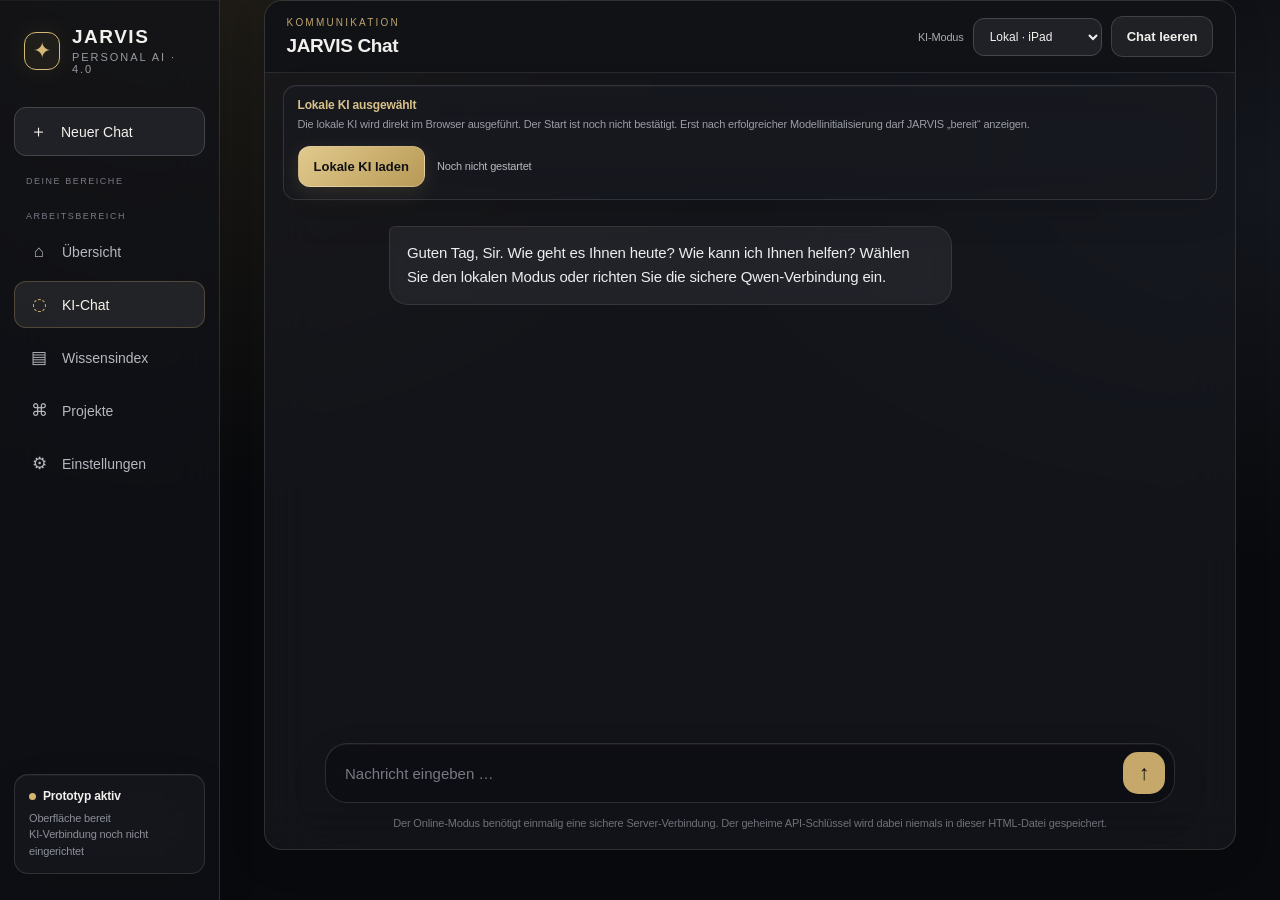
==== JARVIS4_1_LiquidGlass_Index 2.html @ c57a0d72 "Add files via upload" ====
<!doctype html>
<html lang="de">
<head>
<meta charset="utf-8">
<meta name="viewport" content="width=device-width, initial-scale=1, viewport-fit=cover">
<meta name="theme-color" content="#17191f">
<title>JARVIS 4.1 · Sir Edition</title>
<style>
:root {
  --site-primary: #b99a55;
  --site-on-primary: #111216;
  --site-secondary: #24262c;
  --site-on-secondary: #f1f0ec;
  --site-background: #101114;
  --site-on-background: #f1f0ec;
  --site-font-body: -apple-system, BlinkMacSystemFont, "Segoe UI", sans-serif;
  --site-font-heading: -apple-system, BlinkMacSystemFont, "Segoe UI", sans-serif;
  --site-heading-scale: 1;
  --site-spacing-scale: 1;
  --site-radius-scale: 1;
  --site-decoration-opacity: 1;
  color-scheme: dark light;
}
* { box-sizing: border-box; }
body { margin: 0; background: var(--site-background); color: var(--site-on-background); font-family: var(--site-font-body); }
#app { min-height: 100vh; min-height: 100dvh; width: 100%; background-color: var(--site-background); color: var(--site-on-background); border-radius: 0; }
.shell { display:grid; grid-template-columns: 250px minmax(0,1fr); min-height:100vh; min-height:100dvh; }
aside { background:#15161a; border-right:1px solid #303137; padding:24px 16px; display:flex; flex-direction:column; gap:28px; }
.brand { display:flex; align-items:center; gap:12px; padding:0 8px; }
.brand-mark { width:42px;height:42px;border:1px solid var(--site-primary);border-radius:13px;display:grid;place-items:center;color:var(--site-primary);font-size:22px;box-shadow:0 0 24px #b99a551c; }
.brand-name { font-family:var(--site-font-heading);font-size:calc(19px * var(--site-heading-scale));letter-spacing:.13em;font-weight:750; }
.brand-version { color:#999ba3;font-size:11px;letter-spacing:.18em;margin-top:3px; }
.nav-label { font-size:10px;color:#777984;letter-spacing:.2em;padding:0 12px;margin-bottom:8px; }
nav { display:grid; gap:6px; }
.nav-btn { width:100%;display:flex;align-items:center;gap:12px;text-align:left;background:transparent;border:1px solid transparent;color:#b6b7bf;padding:13px 12px;border-radius:12px;font:inherit;font-size:14px;cursor:pointer; }
.nav-btn.active,.nav-btn:hover { background:#26272c;border-color:#3b3c42;color:#f7f4ec; }
.nav-btn.active .nav-icon { color:var(--site-primary); }
.nav-icon { width:22px;text-align:center;font-size:17px; }
.side-status { margin-top:auto;border:1px solid #35363c;background:#1d1e23;border-radius:14px;padding:14px; }
.status-dot { width:7px;height:7px;border-radius:50%;background:#d2b56e;display:inline-block;margin-right:7px; }
.status-title {font-size:12px;font-weight:650;}
.status-sub {font-size:11px;color:#8d9099;margin-top:7px;line-height:1.5;}
main { min-width:0; padding:26px clamp(16px,3vw,40px) 28px; }
.topbar { display:flex;justify-content:space-between;align-items:center;gap:16px;margin-bottom:30px; }
.eyebrow {font-size:10px;color:#a4a5ac;letter-spacing:.22em;text-transform:uppercase;}
.top-title {font-size:calc(25px * var(--site-heading-scale));font-weight:650;letter-spacing:-.04em;margin-top:6px;}
.top-actions {display:flex;align-items:center;gap:10px;}
.pill { border:1px solid #3a3b42;background:#1c1d22;color:#c8c8ce;border-radius:999px;padding:9px 12px;font-size:12px; }
.avatar { width:35px;height:35px;border-radius:50%;display:grid;place-items:center;background:#343037;color:#e7d4a4;border:1px solid #5b4d30;font-size:12px;font-weight:700; }
.panel {background:#17181c;border:1px solid #303137;border-radius:18px;padding:clamp(16px,2vw,24px);}
.hero {display:grid;grid-template-columns:minmax(0,1.3fr) minmax(200px,.7fr);gap:20px;align-items:stretch;margin-bottom:18px;}
.hero-main {position:relative;overflow:hidden;min-height:230px;background:linear-gradient(130deg,#1c1d21,#141519 72%);}
.hero-main:after {content:"";position:absolute;width:260px;height:260px;right:-85px;top:-90px;border-radius:50%;border:1px solid #b99a5533;box-shadow:0 0 0 30px #b99a5507,0 0 0 65px #b99a5505;pointer-events:none;opacity:var(--site-decoration-opacity);}
.hero-copy {position:relative;z-index:1;max-width:560px;}
.hero-kicker {color:var(--site-primary);font-size:11px;letter-spacing:.18em;text-transform:uppercase;}
h1 {font-size:clamp(28px,4vw,43px);line-height:1.08;letter-spacing:-.055em;font-weight:650;margin:16px 0 12px;max-width:500px;}
.hero-copy p {font-size:14px;line-height:1.7;color:#a8a9b0;max-width:510px;margin:0 0 22px;}
.btn {border:1px solid #4a4b50;border-radius:10px;background:#24252a;color:#f0efeb;padding:11px 14px;font:inherit;font-size:13px;font-weight:600;cursor:pointer;}
.btn.primary {background:var(--site-primary);border-color:var(--site-primary);color:var(--site-on-primary);}
.btn:hover {filter:brightness(1.08);}
.hero-buttons {display:flex;flex-wrap:wrap;gap:9px;}
.system-card {display:flex;flex-direction:column;justify-content:space-between;gap:24px;}
.system-top {display:flex;align-items:center;justify-content:space-between;gap:10px;}
.system-top strong {font-size:13px;}
.chip {font-size:10px;color:#d7c38e;border:1px solid #635332;background:#302a1d;padding:5px 8px;border-radius:999px;white-space:nowrap;}
.system-metric {font-size:25px;font-weight:650;letter-spacing:-.04em;margin-top:8px;}
.system-caption {font-size:12px;color:#92949d;margin-top:4px;}
.meter {height:5px;background:#303137;border-radius:999px;overflow:hidden;margin-top:14px;}
.meter span {display:block;width:24%;height:100%;background:var(--site-primary);border-radius:999px;}
.metrics {display:grid;grid-template-columns:repeat(3,minmax(0,1fr));gap:14px;margin-bottom:18px;}
.metric-card {padding:17px 18px;}
.metric-head {display:flex;align-items:center;justify-content:space-between;color:#9b9da5;font-size:12px;gap:8px;}
.metric-icon {color:var(--site-primary);font-size:18px;}
.metric-number {font-size:25px;font-weight:650;margin-top:14px;letter-spacing:-.04em;}
.metric-note {font-size:11px;color:#8e9098;margin-top:5px;}
.lower {display:grid;grid-template-columns:minmax(0,1.15fr) minmax(250px,.85fr);gap:18px;}
.section-head {display:flex;justify-content:space-between;align-items:center;gap:10px;margin-bottom:17px;}
.section-title {font-size:15px;font-weight:650;}
.section-link {font-size:11px;color:var(--site-primary);background:none;border:0;cursor:pointer;}
.chat-panel {display:flex;flex-direction:column;min-height:310px;}
.chat-log {display:flex;flex-direction:column;gap:12px;flex:1;max-height:300px;overflow:auto;padding:2px 2px 14px;}
.message {max-width:90%;padding:12px 14px;border-radius:13px;font-size:13px;line-height:1.6;white-space:pre-wrap;overflow-wrap:anywhere;}
.message.assistant {align-self:flex-start;background:#24252a;border:1px solid #383940;color:#e4e3df;border-top-left-radius:4px;}
.message.user {align-self:flex-end;background:#3b3322;border:1px solid #685632;color:#f2e8d0;border-top-right-radius:4px;}
.chat-compose {display:flex;gap:8px;border:1px solid #3a3b42;background:#111216;border-radius:13px;padding:6px;margin-top:12px;}
.chat-compose input {min-width:0;flex:1;background:transparent;border:0;outline:none;color:#f1f0ec;padding:8px 9px;font:inherit;font-size:13px;}
.chat-compose input::placeholder {color:#777983;}
.send {width:38px;height:38px;border:0;border-radius:10px;background:var(--site-primary);color:#171717;font-size:18px;cursor:pointer;}
.knowledge-list {display:grid;gap:10px;}
.knowledge-item {display:flex;align-items:center;gap:12px;padding:12px;border-radius:12px;border:1px solid #32333a;background:#1d1e23;}
.knowledge-symbol {width:35px;height:35px;border-radius:10px;display:grid;place-items:center;background:#302a1d;color:var(--site-primary);font-size:16px;flex-shrink:0;}
.knowledge-title {font-size:12px;font-weight:650;}
.knowledge-desc {font-size:11px;color:#9698a1;margin-top:4px;line-height:1.4;}
.view {display:none;}
.view.active {display:block;}
.view-heading {font-size:24px;letter-spacing:-.04em;margin:0 0 8px;}
.view-intro {color:#a4a5ac;font-size:13px;line-height:1.7;margin:0 0 22px;}
.field-label {display:block;font-size:12px;color:#c4c4ca;margin-bottom:7px;}
.field {width:100%;background:#111216;border:1px solid #3a3b42;color:#f0efeb;border-radius:10px;padding:11px 12px;font:inherit;font-size:13px;margin-bottom:16px;}
textarea.field {min-height:110px;resize:vertical;}
.setting-row {display:flex;align-items:center;justify-content:space-between;gap:16px;border-bottom:1px solid #303137;padding:15px 0;}
.setting-row:last-child {border-bottom:0;}
.setting-name {font-size:13px;font-weight:600;}
.setting-desc {font-size:11px;color:#9597a0;margin-top:5px;line-height:1.5;}
.toggle {accent-color:var(--site-primary);width:18px;height:18px;}
.note {color:#9698a1;font-size:11px;line-height:1.6;margin-top:14px;}
.mobile-nav {display:none;}
@media(max-width:850px) { .shell{grid-template-columns:1fr;} aside{display:none;} main{padding:20px 15px 90px;} .hero{grid-template-columns:1fr;} .hero-main{min-height:210px;} .lower{grid-template-columns:1fr;} .mobile-nav{display:flex;position:fixed;z-index:5;bottom:0;left:0;right:0;background:#17181cef;backdrop-filter:blur(14px);border-top:1px solid #36373e;padding:8px max(8px,env(safe-area-inset-right)) calc(8px + env(safe-area-inset-bottom)) max(8px,env(safe-area-inset-left));justify-content:space-around;gap:4px;} .mobile-nav .nav-btn{display:flex;flex-direction:column;gap:4px;text-align:center;align-items:center;padding:8px 4px;font-size:10px;border-radius:9px;} .mobile-nav .nav-icon{font-size:17px;} .topbar{margin-bottom:20px;} }
@media(max-width:480px) { .metrics{grid-template-columns:1fr 1fr;} .metrics .metric-card:last-child{grid-column:1/-1;} .pill{display:none;} .top-title{font-size:22px;} .message{max-width:96%;} }

/* JARVIS 4.1 refresh: calmer hierarchy, modern chat, responsive spacing */
:root { --site-primary:#c5a86a; --site-secondary:#202126; --site-background:#0b0c0f; }
body { background:#0b0c0f; letter-spacing:-.01em; }
#app { background:radial-gradient(ellipse at 75% -10%, #242019 0, #0b0c0f 42%); }
.shell { grid-template-columns:220px minmax(0,1fr); }
aside { background:rgba(16,17,21,.92); border-right:1px solid #28292e; padding:26px 14px; gap:32px; }
.brand { padding:0 10px; }
.brand-mark { width:38px;height:38px;border-radius:12px;background:#c5a86a12; }
.brand-name { letter-spacing:.08em; }
.nav-label { font-size:9px; letter-spacing:.17em; }
.nav-btn { padding:12px 13px; border-radius:12px; transition:background .18s ease,border-color .18s ease; }
.nav-btn.active,.nav-btn:hover { background:#24252a; border-color:#34353b; }
main { padding:28px clamp(18px,3.4vw,48px) 36px; max-width:1500px; width:100%; margin:0 auto; }
.topbar { margin-bottom:28px; }
.top-title { font-size:clamp(24px,2.4vw,32px); letter-spacing:-.055em; }
.panel { background:rgba(22,23,28,.92); border:1px solid #2d2e34; border-radius:22px; padding:clamp(18px,2.2vw,28px); box-shadow:0 12px 40px #00000016; }
.hero-main { background:linear-gradient(135deg,#202126 0%,#17181d 58%,#171510 100%); min-height:215px; }
.hero-main:after { border-color:#c5a86a26; }
h1 { font-size:clamp(30px,3.3vw,44px); line-height:1.06; }
.hero-copy p,.view-intro { max-width:58ch; }
.metrics { gap:12px; }
.metric-card { padding:17px 18px; }
.lower { gap:16px; }
.section-title { font-size:15px; letter-spacing:-.02em; }
/* Modern conversation layout */
#view-chat.active { display:block; }
#view-chat .chat-panel { height:calc(100dvh - 150px); min-height:520px !important; max-height:900px; padding:0; overflow:hidden; background:#111216; border-color:#2b2c32; display:flex; }
#view-chat .section-head { margin:0; padding:20px 24px; border-bottom:1px solid #292a30; flex-shrink:0; }
#view-chat .section-head .section-title { font-size:19px; font-weight:650; }
#view-chat .section-head .eyebrow { color:#bda46d; }
#view-chat .chat-log { flex:1; max-height:none; padding:26px clamp(16px,5vw,64px); gap:22px; overscroll-behavior:contain; }
.message { max-width:min(78%,680px); padding:14px 17px; border-radius:19px; font-size:15px; line-height:1.65; box-shadow:none; }
.message.assistant { background:#202126; border:1px solid #303138; border-radius:6px 19px 19px 19px; color:#eeedf0; }
.message.user { background:#c5a86a; border:1px solid #c5a86a; color:#171613; border-radius:19px 6px 19px 19px; }
#view-chat .chat-compose { margin:0 20px 12px; padding:8px 9px 8px 16px; border-radius:22px; background:#1b1c21; border:1px solid #383940; gap:10px; flex-shrink:0; }
#view-chat .chat-compose:focus-within { border-color:#8d774b; box-shadow:0 0 0 3px #c5a86a12; }
#view-chat .chat-compose input { font-size:15px; padding:11px 3px; }
#view-chat .send { width:42px;height:42px;border-radius:15px;background:#c5a86a;color:#14130f;font-size:21px; }
#view-chat .note { padding:0 24px 16px; margin-top:0; text-align:center; color:#73757f; font-size:11px; }
.chat-panel:not(#view-chat .chat-panel) .chat-log { max-height:260px; }
.chat-compose { border-radius:18px; }
.chat-compose input { font-size:14px; }
.send { border-radius:13px; }
.knowledge-item { padding:14px; border-radius:15px; background:#1c1d22; }
.field { border-radius:13px; padding:13px 14px; }
.btn { border-radius:12px; padding:12px 15px; }
.mobile-nav { background:rgba(17,18,22,.94); border-top-color:#2b2c32; box-shadow:0 -10px 30px #00000024; }
.index-tools{display:grid;grid-template-columns:minmax(0,1.4fr) minmax(140px,.6fr);gap:10px;margin-bottom:16px}.index-tools .field{margin-bottom:0}.knowledge-item{align-items:flex-start}.knowledge-item .knowledge-desc{white-space:pre-wrap;overflow-wrap:anywhere}.item-actions{display:flex;gap:7px;flex-shrink:0;flex-wrap:wrap}.item-actions .btn{padding:8px 10px;font-size:11px}.item-meta{font-size:10px;color:#858791;margin-top:7px}.source-link{color:var(--site-primary);font-size:11px;display:inline-block;margin-top:6px;overflow-wrap:anywhere}@media(max-width:520px){.index-tools{grid-template-columns:1fr}.knowledge-item{flex-wrap:wrap}.item-actions{width:100%}}
@media(max-width:850px) {
 .shell { grid-template-columns:1fr; }
 main { padding:18px 13px calc(94px + env(safe-area-inset-bottom)); }
 .topbar { align-items:flex-start; margin-bottom:18px; }
 .top-title { font-size:25px; }
 .hero { gap:12px; }
 .hero-main { min-height:0; }
 .panel { border-radius:19px; }
 .metrics { gap:9px; }
 .metric-card { padding:14px; }
 #view-chat .chat-panel { height:calc(100dvh - 145px); min-height:430px !important; max-height:none; }
 #view-chat .section-head { padding:16px; }
 #view-chat .chat-log { padding:20px 13px; gap:17px; }
 .message { max-width:90%; font-size:14px; padding:12px 14px; }
 #view-chat .chat-compose { margin:0 10px 10px; padding:6px 7px 6px 13px; }
 #view-chat .note { padding:0 12px 12px; }
}
@media(max-width:480px) {
 .eyebrow { font-size:9px; }
 .top-actions { gap:6px; }
 .hero-copy p { font-size:13px; }
 .hero-buttons .btn { font-size:12px; }
 .metrics { grid-template-columns:1fr 1fr; }
 .metrics .metric-card:last-child { grid-column:auto; }
 .metric-number { font-size:22px; }
 .lower { gap:12px; }
 #view-chat .chat-panel { height:calc(100dvh - 138px); min-height:400px !important; }
 #view-chat .section-head .btn { padding:9px 10px; font-size:11px; }
 .message { max-width:94%; }
}


/* KI-Modi: transparente Verbindungslage */
.chat-head-actions{display:flex;align-items:center;gap:9px;flex-wrap:wrap}.mode-label{font-size:11px;color:#a8a9b0}.mode-select{background:#202126;color:#f1f0ec;border:1px solid #45464e;border-radius:11px;padding:10px 12px;font:inherit;font-size:12px;max-width:190px}.mode-status{display:flex;flex-direction:column;gap:4px;margin:12px 20px 0;padding:12px 14px;background:#1b1c21;border:1px solid #33343b;border-radius:13px;font-size:12px}.mode-status strong{color:#d9c18a;font-size:12px}.mode-status span{color:#9b9da5;line-height:1.5;font-size:11px}.mode-status.online strong{color:#b6c9ff}.mode-status.local strong{color:#d9c18a}@media(max-width:520px){.chat-head-actions{width:100%;justify-content:space-between}.mode-select{flex:1;min-width:120px}.mode-status{margin:10px 10px 0}}


/* JARVIS secure Qwen proxy settings */
#onlineSetup .field{margin:8px 0 10px}
#onlineSetup .note{display:block;margin-top:8px}
#onlineSetup .field-label{margin-top:4px}
#onlineSetup{border-color:#4b412d;background:#17171a}
/* JARVIS Chat workspace: compact, ChatGPT-inspired layout */
.new-chat-btn{border-color:#44454b;background:#202126;color:#f2f0e9;margin:0 0 6px;padding:12px;border-radius:12px}
.recent-chats{margin-top:-18px;margin-bottom:-15px}
#view-chat.active{display:block}
#view-chat.active~*{ }
#view-chat .chat-panel{height:calc(100dvh - 50px);min-height:520px!important;max-height:none;border-radius:18px;background:#0f1013;border-color:#2a2b30}
#view-chat .section-head{padding:15px 22px;background:#111216}
#view-chat .mode-status{margin:12px 18px 0}
.model-actions{display:flex;align-items:center;gap:12px;flex-wrap:wrap;margin-top:9px}
#loadProgress{color:#b8b9c0;font-size:11px;line-height:1.5}
#view-chat .chat-log{max-width:850px;width:100%;align-self:center}
#view-chat .chat-compose{max-width:850px;width:calc(100% - 36px);align-self:center}
#view-chat .note{max-width:850px;width:100%;align-self:center}
@media(min-width:851px){#view-chat.active{margin-top:-16px}body:has(#view-chat.active) .topbar{display:none}body:has(#view-chat.active) main{padding-top:16px}body:has(#view-chat.active) aside{height:100dvh;position:sticky;top:0}}
@media(max-width:850px){#view-chat .chat-panel{height:calc(100dvh - 125px);min-height:430px!important}#view-chat .mode-status{margin:9px 10px 0}#view-chat .chat-compose{width:calc(100% - 20px)}}


/* JARVIS 4.1 — Liquid Glass inspired: translucent layers, restrained gold */
:root{--site-primary:#d5b875;--glass:rgba(255,255,255,.055);--glass-strong:rgba(255,255,255,.085);--glass-border:rgba(255,255,255,.12)}
body{background:radial-gradient(ellipse at 15% -10%,rgba(190,159,91,.14),transparent 42%),radial-gradient(ellipse at 100% 20%,rgba(103,118,155,.12),transparent 38%),#090a0d}
#app{background:transparent}
aside,.panel,.side-status,.knowledge-item,.mode-status,.chat-compose,.mobile-nav{background:rgba(24,26,32,.68)!important;border-color:var(--glass-border)!important;backdrop-filter:blur(24px) saturate(145%);-webkit-backdrop-filter:blur(24px) saturate(145%);box-shadow:inset 0 1px 0 rgba(255,255,255,.045),0 12px 36px rgba(0,0,0,.12)}
aside{background:rgba(17,19,24,.72)!important}
.panel{border-radius:23px}
.hero-main{background:linear-gradient(135deg,rgba(53,49,39,.76),rgba(20,22,28,.62))!important}
.btn,.nav-btn,.field,.mode-select,.pill{transition:all .2s ease}
.btn{border-color:rgba(255,255,255,.14);background:rgba(255,255,255,.065);backdrop-filter:blur(12px)}
.btn.primary{background:linear-gradient(135deg,#e1c98d,#b89a56);border-color:rgba(255,255,255,.22);box-shadow:0 5px 20px rgba(197,168,106,.16)}
.nav-btn.active,.nav-btn:hover{background:rgba(255,255,255,.075)!important;border-color:rgba(213,184,117,.26)!important}
.field,.chat-compose{background:rgba(5,7,10,.42)!important;border-color:rgba(255,255,255,.13)!important;border-radius:14px}
.knowledge-item{border-radius:17px!important}
.message.assistant{background:rgba(255,255,255,.055)!important;border-color:rgba(255,255,255,.09)!important;backdrop-filter:blur(10px)}
.message.user{background:rgba(170,137,65,.17)!important;border-color:rgba(213,184,117,.22)!important}
#knowledgeForm{padding:16px;border:1px solid rgba(255,255,255,.1);border-radius:18px;background:rgba(0,0,0,.13);margin-top:16px}
.search-hero{padding:clamp(18px,3vw,28px);margin:18px 0;border:1px solid rgba(213,184,117,.2);border-radius:22px;background:linear-gradient(130deg,rgba(213,184,117,.10),rgba(255,255,255,.035));box-shadow:inset 0 1px 0 rgba(255,255,255,.07)}
.search-hero .field{font-size:15px;padding:15px 16px;margin:12px 0 0}
.search-summary{font-size:12px;color:#b8b9c1;line-height:1.6;margin:10px 2px 0}
.index-section-label{font-size:10px;color:#d5b875;letter-spacing:.17em;text-transform:uppercase;margin:22px 0 10px}
@media(prefers-reduced-motion:reduce){*,*::before,*::after{transition:none!important;scroll-behavior:auto!important}}

</style>
</head>
<body>
<div id="app">
<div class="shell">
<aside>
  <div class="brand"><div class="brand-mark">✦</div><div><div class="brand-name">JARVIS</div><div class="brand-version">PERSONAL AI · 4.0</div></div></div>
  <button class="nav-btn new-chat-btn" id="newChatBtn" type="button"><span class="nav-icon">＋</span> Neuer Chat</button><div class="recent-chats"><div class="nav-label">DEINE BEREICHE</div></div><div><div class="nav-label">ARBEITSBEREICH</div><nav class="side-nav">
    <button class="nav-btn" data-view="dashboard"><span class="nav-icon">⌂</span> Übersicht</button>
    <button class="nav-btn active" data-view="chat"><span class="nav-icon">◌</span> KI-Chat</button>
    <button class="nav-btn" data-view="knowledge"><span class="nav-icon">▤</span> Wissensindex</button>
    <button class="nav-btn" data-view="projects"><span class="nav-icon">⌘</span> Projekte</button>
    <button class="nav-btn" data-view="settings"><span class="nav-icon">⚙</span> Einstellungen</button>
  </nav></div>
  <div class="side-status"><div class="status-title"><span class="status-dot"></span>Prototyp aktiv</div><div class="status-sub">Oberfläche bereit<br>KI-Verbindung noch nicht eingerichtet</div></div>
</aside>
<main>
  <header class="topbar"><div><div class="eyebrow">PERSÖNLICHER ASSISTENT</div><div class="top-title" id="pageTitle">Guten Tag, Sir. JARVIS ist bereit.</div></div><div class="top-actions"><span class="pill">● Lokaler Prototyp</span><div class="avatar">J</div></div></header>

  <section class="view" id="view-dashboard">
    <div class="hero">
      <div class="panel hero-main"><div class="hero-copy"><div class="hero-kicker">JARVIS 4.1 · SYSTEMÜBERSICHT</div><h1>Ein klarer Kopf für deine nächsten Ideen.</h1><p>Dein persönlicher KI-Arbeitsbereich. Wir bauen hier Chat, Wissen und Werkzeuge Schritt für Schritt zusammen.</p><div class="hero-buttons"><button class="btn primary" data-go="chat">Gespräch starten&nbsp; ↗</button><button class="btn" data-go="knowledge">Wissen verwalten</button></div></div></div>
      <div class="panel system-card"><div><div class="system-top"><strong>KI-Verbindung</strong><span class="chip">Noch nicht verbunden</span></div><div class="system-metric">Bereit für Aufbau</div><div class="system-caption">Die Oberfläche läuft lokal als Demo.</div><div class="meter"><span></span></div></div><div><div class="system-top"><strong>Nächster Schritt</strong><span class="metric-icon">⌁</span></div><div class="system-caption" style="line-height:1.7;margin-top:8px">Qwen über eine sichere Schnittstelle verbinden und echte Antworten in diesen Chat holen.</div></div></div>
    </div>
    <div class="metrics"><div class="panel metric-card"><div class="metric-head">Wissenseinträge <span class="metric-icon">▤</span></div><div class="metric-number" id="knowledgeCount">0</div><div class="metric-note">In diesem Browser gespeichert</div></div><div class="panel metric-card"><div class="metric-head">Gespeicherte Notizen <span class="metric-icon">✎</span></div><div class="metric-number" id="noteCount">0</div><div class="metric-note">Dein persönliches Gedächtnis</div></div><div class="panel metric-card"><div class="metric-head">KI-Status <span class="metric-icon">◉</span></div><div class="metric-number" style="font-size:20px">Demo</div><div class="metric-note">Noch keine echte Modellanbindung</div></div></div>
    <div class="lower"><div class="panel chat-panel"><div class="section-head"><div class="section-title">Direkt mit JARVIS sprechen</div><button class="section-link" data-go="chat">Vollständigen Chat öffnen ↗</button></div><div class="chat-log" id="chatLog"><div class="message assistant">Guten Tag, Sir. Ich bin JARVIS. Die Oberfläche ist bereit; eine echte KI-Verbindung muss noch eingerichtet werden.</div></div><form class="chat-compose" id="chatForm"><input id="chatInput" autocomplete="off" placeholder="Schreibe eine Nachricht …" aria-label="Nachricht an JARVIS"><button class="send" type="submit" aria-label="Senden">↑</button></form><div class="note">Hinweis: Dieser Demo-Chat antwortet noch nicht mit einem Sprachmodell. Nachrichten können in dieser Sitzung angezeigt werden.</div></div>
    <div class="panel"><div class="section-head"><div class="section-title">Wissen & Gedächtnis</div><button class="section-link" data-go="knowledge">Öffnen ↗</button></div><div class="knowledge-list"><div class="knowledge-item"><div class="knowledge-symbol">✧</div><div><div class="knowledge-title">JARVIS-Persönlichkeit</div><div class="knowledge-desc">Präzise, sachlich, deutschsprachig und lösungsorientiert.</div></div></div><div class="knowledge-item"><div class="knowledge-symbol">⌘</div><div><div class="knowledge-title">Projektwissen</div><div class="knowledge-desc">Lege eigene Informationen und Projektideen an.</div></div></div><div class="knowledge-item"><div class="knowledge-symbol">◷</div><div><div class="knowledge-title">Browser-Speicherung</div><div class="knowledge-desc">Einträge werden, soweit verfügbar, auf diesem Gerät gespeichert.</div></div></div></div></div></div>
  </section>

  <section class="view active" id="view-chat"><div class="panel chat-panel" style="min-height:60vh"><div class="section-head"><div><div class="eyebrow">KOMMUNIKATION</div><div class="section-title" style="margin-top:7px">JARVIS Chat</div></div><div class="chat-head-actions"><label class="mode-label" for="aiMode">KI-Modus</label><select id="aiMode" class="mode-select" aria-label="KI-Modus"><option value="local">Lokal · iPad</option><option value="internet">Internet · online</option></select><button class="btn" id="clearChat">Chat leeren</button></div></div><div class="mode-status local" id="modeStatus"><strong id="modelStatusTitle">Lokale KI noch nicht geladen</strong><span id="modelStatusText">Beim ersten Start muss ein kleines Sprachmodell heruntergeladen werden. Danach kann es lokal im Browser laufen. Die Modell-Dateien sind mehrere hundert MB groß.</span><div class="model-actions"><button class="btn primary" id="loadLocalModel" type="button">Lokale KI laden</button><span id="loadProgress" aria-live="polite">Noch nicht gestartet</span></div></div><div class="chat-log" id="fullChatLog"><div class="message assistant">Guten Tag, Sir. Wie geht es Ihnen heute? Wie kann ich Ihnen helfen? Wählen Sie den lokalen Modus oder richten Sie die sichere Qwen-Verbindung ein.</div></div><form class="chat-compose" id="fullChatForm"><input id="fullChatInput" autocomplete="off" placeholder="Nachricht eingeben …" aria-label="Nachricht an JARVIS"><button class="send" type="submit" aria-label="Senden">↑</button></form><div class="note" id="chatHelp">Der Online-Modus benötigt einmalig eine sichere Server-Verbindung. Der geheime API-Schlüssel wird dabei niemals in dieser HTML-Datei gespeichert.</div>
<div id="onlineSetup" class="panel" style="margin:12px auto 0;max-width:850px;width:calc(100% - 36px);display:none">
<label class="field-label" for="proxyUrl">Sichere JARVIS-Verbindungsadresse</label>
<input class="field" id="proxyUrl" type="url" placeholder="https://dein-worker.example.workers.dev" autocomplete="url">
<button class="btn primary" id="saveProxy" type="button">Verbindung speichern</button>
<span id="proxyFeedback" class="note" aria-live="polite">Noch keine Server-Adresse hinterlegt.</span>
</div></div></section>

  <section class="view" id="view-knowledge"><div class="panel"><div class="eyebrow">WISSENSINDEX</div><h2 class="view-heading" style="margin-top:10px">Was suchen Sie, Sir?</h2><p class="view-intro">Der Index durchsucht gespeichertes Wissen und Projekte. Schreiben Sie ein Thema wie „Autos“ oder „Training Elektroautos“ – JARVIS ordnet passende Treffer nach Relevanz.</p><div class="search-hero"><label class="field-label" for="knowledgeSearch">Wissen und Projekte durchsuchen</label><input class="field" id="knowledgeSearch" placeholder="z. B. Autos, Training, Batterietechnik …" aria-label="Wissen und Projekte durchsuchen"><div class="search-summary" id="searchSummary" aria-live="polite">Geben Sie einen Suchbegriff ein. Es werden Titel, Beschreibung, Kategorie und Quellen berücksichtigt.</div></div><div class="index-tools"><select class="field" id="knowledgeFilter" aria-label="Kategorie filtern"><option value="Alle">Alle Kategorien</option><option>Fakten</option><option>Projekte</option><option>Vorlieben</option><option>Technik</option><option>Sonstiges</option></select><button class="btn" id="exportKnowledge" type="button">Index exportieren ↓</button></div><div class="section-head" style="margin-top:20px"><div class="section-title">Beste Treffer <span class="chip" id="indexCount">0</span></div></div><div id="knowledgeItems" class="knowledge-list"></div><details style="margin-top:28px"><summary style="cursor:pointer;color:#d5b875;font-size:13px;font-weight:650;padding:12px 2px">＋ Wissen manuell hinzufügen oder bearbeiten</summary><form id="knowledgeForm"><label class="field-label" for="knowledgeTitle">Titel / Thema</label><input class="field" id="knowledgeTitle" placeholder="z. B. Training: Elektroautos" required><label class="field-label" for="knowledgeCategory">Kategorie</label><select class="field" id="knowledgeCategory"><option>Fakten</option><option>Projekte</option><option>Vorlieben</option><option>Technik</option><option>Sonstiges</option></select><label class="field-label" for="knowledgeText">Information</label><textarea class="field" id="knowledgeText" placeholder="Information, die JARVIS später berücksichtigen soll …" required></textarea><label class="field-label" for="knowledgeSource">Quelle / Link (optional)</label><input class="field" id="knowledgeSource" placeholder="https://…"><button class="btn primary" type="submit">Eintrag speichern</button><p class="note">Diese Funktion ist zum Anlegen eigener Wissenseinträge. Fürs Finden benutzen Sie das Suchfeld oben.</p></form></details><p class="note">Die Suche findet nur Inhalte, die bereits im JARVIS-Index oder in Projekten gespeichert sind. Sie sucht nicht automatisch auf deinem iPad nach beliebigen Dateien und recherchiert noch nicht selbst im Internet.</p></div></section><section class="view" id="view-projects"><div class="panel"><div class="eyebrow">PROJEKTZENTRALE</div><h2 class="view-heading" style="margin-top:10px">Deine Projekte</h2><p class="view-intro">Jedes Projekt erhält einen eigenen Eintrag im Index. Lege hier eine übersichtliche Projektliste an.</p><form id="projectForm"><label class="field-label" for="projectTitle">Projektname</label><input class="field" id="projectTitle" placeholder="z. B. JARVIS 4.1" required><label class="field-label" for="projectDesc">Ziel / Beschreibung</label><textarea class="field" id="projectDesc" placeholder="Worum geht es bei diesem Projekt?" required></textarea><button class="btn primary" type="submit">Projekt speichern</button></form><div class="section-head" style="margin-top:26px"><div class="section-title">Projektindex</div></div><div id="projectItems" class="knowledge-list"></div><p class="note">Projektangaben werden in diesem Browser gespeichert. Sie werden nicht automatisch mit einer KI synchronisiert.</p></div></section>

  <section class="view" id="view-settings"><div class="panel"><div class="eyebrow">KONFIGURATION</div><h2 class="view-heading" style="margin-top:10px">Einstellungen</h2><p class="view-intro">Hier legen wir die Grundlagen für JARVIS fest. Persönlichkeit und Index-Kontext werden bei echten Modellanfragen verwendet; die Modellverbindung muss noch eingerichtet werden.</p><div class="setting-row"><div><div class="setting-name">Name des Assistenten</div><div class="setting-desc">Name, der in der Oberfläche angezeigt wird.</div></div><input id="assistantName" class="field" value="JARVIS 4.1" style="max-width:180px;margin:0"></div><div class="setting-row"><div><div class="setting-name">Antwortsprache</div><div class="setting-desc">Bevorzugte Sprache für den späteren KI-Chat.</div></div><select id="language" class="field" style="max-width:180px;margin:0"><option>Deutsch</option><option>English</option></select></div><div class="setting-row"><div><div class="setting-name">Sachlicher Stil</div><div class="setting-desc">JARVIS passt Humor und Förmlichkeit an die Situation an und spricht Sie mit Sir an.</div></div><input id="preciseStyle" class="toggle" type="checkbox" checked></div><div class="setting-row"><div><div class="setting-name">Lokales Gedächtnis</div><div class="setting-desc">Wissenseinträge im Browser dieses Geräts speichern.</div></div><span class="chip">Aktiv, falls unterstützt</span></div><div style="margin-top:20px"><button class="btn primary" id="saveSettings">Einstellungen speichern</button><span id="settingsFeedback" class="note" aria-live="polite" style="margin-left:10px"></span></div></div></section>
</main>
</div>
<div class="mobile-nav"><button class="nav-btn" data-view="dashboard"><span class="nav-icon">⌂</span>Übersicht</button><button class="nav-btn active" data-view="chat"><span class="nav-icon">◌</span>Chat</button><button class="nav-btn" data-view="knowledge"><span class="nav-icon">▤</span>Wissen</button><button class="nav-btn" data-view="projects"><span class="nav-icon">⌘</span>Projekte</button><button class="nav-btn" data-view="settings"><span class="nav-icon">⚙</span>Einstellungen</button></div>
</div>
<script>
(function(){
const $=id=>document.getElementById(id);
const read=(key,fallback=[])=>{try{const x=JSON.parse(localStorage.getItem(key)||'null');return Array.isArray(x)?x:fallback}catch(e){return fallback}};
const write=(key,val)=>{try{localStorage.setItem(key,JSON.stringify(val));return true}catch(e){return false}};
const storageKey='jarvis40_knowledge_v2', projectKey='jarvis40_projects_v1';
let knowledge=read(storageKey,read('jarvis40_knowledge_v1',[])).map((x,i)=>({id:x.id||('k'+Date.now()+i),title:x.title||'Ohne Titel',text:x.text||'',category:x.category||'Sonstiges',source:x.source||'',updated:x.updated||new Date().toISOString()}));
let projects=read(projectKey,[]).map((x,i)=>({id:x.id||('p'+Date.now()+i),title:x.title||'Projekt',text:x.text||'',updated:x.updated||new Date().toISOString()}));
function persistKnowledge(){write(storageKey,knowledge);renderKnowledge();updateCounts()}
function updateCounts(){if($('knowledgeCount'))$('knowledgeCount').textContent=knowledge.length;if($('noteCount'))$('noteCount').textContent=knowledge.length;if($('indexCount'))$('indexCount').textContent=knowledge.length}
function makeButton(label,fn){const b=document.createElement('button');b.type='button';b.className='btn';b.textContent=label;b.addEventListener('click',fn);return b}
function renderKnowledge(){const host=$('knowledgeItems');if(!host)return;host.innerHTML='';const raw=($('knowledgeSearch')?.value||'').toLowerCase().trim();const qTokens=raw.split(/[^\p{L}\p{N}]+/u).filter(Boolean);const cat=$('knowledgeFilter')?.value||'Alle';const knowledgeHits=knowledge.filter(x=>cat==='Alle'||x.category===cat).map(x=>{const title=(x.title||'').toLowerCase(),body=(x.text||'').toLowerCase(),source=(x.source||'').toLowerCase(),category=(x.category||'').toLowerCase();let score=0;for(const t of qTokens){if(title===t)score+=12;else if(title.includes(t))score+=7;if(body.includes(t))score+=3;if(category.includes(t))score+=2;if(source.includes(t))score+=1}if(qTokens.length&&qTokens.every(t=>(title+' '+body+' '+source+' '+category).includes(t)))score+=5;return {item:x,score,type:'Wissen'}}).filter(x=>!raw||x.score>0);const projectHits=projects.map(x=>{const title=(x.title||'').toLowerCase(),body=(x.text||'').toLowerCase();let score=0;for(const t of qTokens){if(title===t)score+=12;else if(title.includes(t))score+=7;if(body.includes(t))score+=3}if(qTokens.length&&qTokens.every(t=>(title+' '+body).includes(t)))score+=5;return {item:x,score,type:'Projekt'}}).filter(x=>(!raw||x.score>0)&&(cat==='Alle'||cat==='Projekte'));const hits=[...knowledgeHits,...projectHits].sort((a,b)=>b.score-a.score||new Date(b.item.updated)-new Date(a.item.updated));const summary=$('searchSummary');if(summary)summary.textContent=raw?(hits.length?`${hits.length} passende Treffer gefunden. Die relevantesten stehen oben.`:'Keine passenden Einträge gefunden. Prüfen Sie den Suchbegriff oder legen Sie Wissen über „Wissen manuell hinzufügen“ an.'):`${knowledge.length} Wissenseinträge und ${projects.length} Projekte sind durchsuchbar. Geben Sie ein Thema ein, um die besten Treffer zu sehen.`;if(!hits.length){const e=document.createElement('div');e.className='note';e.textContent=raw?'Keine Treffer.':'Der Index ist noch leer. Legen Sie unten Wissen an oder erstellen Sie zuerst ein Projekt.';host.append(e)}hits.forEach(({item,type,score})=>{const row=document.createElement('div');row.className='knowledge-item';const sym=document.createElement('div');sym.className='knowledge-symbol';sym.textContent=type==='Projekt'?'⌘':item.category==='Technik'?'⚙':'▤';const body=document.createElement('div');body.style.flex='1';body.style.minWidth='0';const title=document.createElement('div');title.className='knowledge-title';title.textContent=item.title;const desc=document.createElement('div');desc.className='knowledge-desc';desc.textContent=item.text;const meta=document.createElement('div');meta.className='item-meta';meta.textContent=(type==='Projekt'?'Projekt':item.category)+' · aktualisiert '+new Date(item.updated).toLocaleDateString('de-DE')+(raw?' · Relevanz '+score:'');body.append(title,desc,meta);if(item.source){const src=document.createElement('a');src.className='source-link';src.href=item.source;src.target='_blank';src.rel='noopener noreferrer';src.textContent='Quelle öffnen ↗';body.append(src)}const actions=document.createElement('div');actions.className='item-actions';if(type==='Wissen'){actions.append(makeButton('Bearbeiten',()=>{$('knowledgeTitle').value=item.title;$('knowledgeCategory').value=item.category;$('knowledgeText').value=item.text;$('knowledgeSource').value=item.source||'';$('knowledgeForm').dataset.editId=item.id;$('knowledgeForm').querySelector('button[type=submit]').textContent='Änderungen speichern';$('knowledgeForm').closest('details').open=true;$('knowledgeTitle').focus();$('knowledgeForm').scrollIntoView({behavior:'smooth',block:'center'})}));actions.append(makeButton('Löschen',()=>{if(confirm('Diesen Eintrag einzeln löschen?')){knowledge=knowledge.filter(x=>x.id!==item.id);persistKnowledge()}}))}else{actions.append(makeButton('Im Wissen sichern',()=>{knowledge.unshift({id:'k'+Date.now(),title:item.title,text:item.text,category:'Projekte',source:'',updated:new Date().toISOString()});persistKnowledge()}));actions.append(makeButton('Projekt öffnen',()=>showView('projects')))}row.append(sym,body,actions);host.append(row)});updateCounts()}
function renderProjects(){const host=$('projectItems');if(!host)return;host.innerHTML='';if(!projects.length){const e=document.createElement('div');e.className='note';e.textContent='Noch keine Projekte angelegt.';host.append(e)}projects.forEach(item=>{const row=document.createElement('div');row.className='knowledge-item';const sym=document.createElement('div');sym.className='knowledge-symbol';sym.textContent='⌘';const body=document.createElement('div');body.style.flex='1';body.style.minWidth='0';const title=document.createElement('div');title.className='knowledge-title';title.textContent=item.title;const desc=document.createElement('div');desc.className='knowledge-desc';desc.textContent=item.text;const meta=document.createElement('div');meta.className='item-meta';meta.textContent='Projekt · aktualisiert '+new Date(item.updated).toLocaleDateString('de-DE');body.append(title,desc,meta);const actions=document.createElement('div');actions.className='item-actions';actions.append(makeButton('Im Wissen sichern',()=>{knowledge.unshift({id:'k'+Date.now(),title:item.title,text:item.text,category:'Projekte',source:'',updated:new Date().toISOString()});persistKnowledge();showView('knowledge')}));actions.append(makeButton('Bearbeiten',()=>{$('projectTitle').value=item.title;$('projectDesc').value=item.text;$('projectForm').dataset.editId=item.id;$('projectTitle').focus();window.scrollTo({top:0,behavior:'smooth'})}));actions.append(makeButton('Löschen',()=>{if(confirm('Dieses Projekt einzeln löschen?')){projects=projects.filter(x=>x.id!==item.id);write(projectKey,projects);renderProjects()}}));row.append(sym,body,actions);host.append(row)})}
function showView(name){document.querySelectorAll('.view').forEach(v=>v.classList.toggle('active',v.id==='view-'+name));document.querySelectorAll('[data-view]').forEach(b=>b.classList.toggle('active',b.dataset.view===name));const titles={dashboard:'Guten Tag, Sir. JARVIS ist bereit.',chat:'JARVIS Chat',knowledge:'Wissensindex',projects:'Projektzentrale',settings:'Einstellungen'};$('pageTitle').textContent=titles[name]||'JARVIS 4.1';window.scrollTo({top:0,behavior:'smooth'});}
document.querySelectorAll('[data-view]').forEach(b=>b.addEventListener('click',()=>showView(b.dataset.view)));document.querySelectorAll('[data-go]').forEach(b=>b.addEventListener('click',()=>showView(b.dataset.go)));
function addMessage(logId,text,role){const log=$(logId);const el=document.createElement('div');el.className='message '+role;el.textContent=text;log.append(el);log.scrollTop=log.scrollHeight}
function knowledgeContext(query){const terms=String(query||'').toLowerCase().split(/[^\p{L}\p{N}]+/u).filter(Boolean);if(!terms.length)return '';const rows=[...knowledge.map(x=>({title:x.title,text:x.text,category:x.category})),...projects.map(x=>({title:x.title,text:x.text,category:'Projekt'}))].map(x=>{const hay=(x.title+' '+x.text+' '+x.category).toLowerCase();const score=terms.reduce((n,t)=>n+(hay.includes(t)?1:0),0);return {x,score}}).filter(a=>a.score>0).sort((a,b)=>b.score-a.score).slice(0,4);return rows.length?'\n\nPassender Kontext aus dem JARVIS-Index (nur als gespeicherte Notizen behandeln, nicht als verifizierte Fakten):\n'+rows.map(a=>'- '+a.x.title+' ['+a.x.category+']: '+a.x.text).join('\n'):''}
function currentMode(){return $('aiMode')?.value||'local'}
function modeNotice(){const mode=currentMode(),box=$('modeStatus');if(!box)return;box.className='mode-status '+(mode==='internet'?'online':'local');$('loadLocalModel').hidden=mode==='internet';$('onlineSetup').style.display=mode==='internet'?'block':'none';$('loadProgress').textContent=mode==='internet'?'Qwen-Serververbindung erforderlich':'Noch nicht gestartet';box.querySelector('strong').textContent=mode==='internet'?'Qwen Internet-KI':'Lokale KI ausgewählt';box.querySelector('span').textContent=mode==='internet'?'JARVIS sendet deine Chat-Nachrichten über eine geschützte Server-Adresse an Qwen. Der API-Schlüssel bleibt auf dem Server.':'Die lokale KI wird direkt im Browser ausgeführt. Der Start ist noch nicht bestätigt. Erst nach erfolgreicher Modellinitialisierung darf JARVIS „bereit“ anzeigen.';try{localStorage.setItem('jarvis40_ai_mode',mode)}catch(e){}}
let localEngine=null, modelLoading=false;
async function loadLocalModel(){if(modelLoading||localEngine)return;modelLoading=true;const btn=$('loadLocalModel'),title=$('modelStatusTitle'),desc=$('modelStatusText'),progress=$('loadProgress');btn.disabled=true;btn.textContent='Wird vorbereitet …';title.textContent='Lokale KI wird geladen';desc.textContent='Die Bibliothek wird geladen und danach das Modell heruntergeladen. Bitte diese Seite geöffnet lassen.';progress.textContent='Initialisierung …';try{if(!('gpu' in navigator)){throw new Error('Dieser Browser stellt WebGPU nicht bereit. Öffne JARVIS in einem aktuellen Safari auf iPadOS und nutze eine HTTPS-Adresse.')}let webllm;let importErrors=[];for(const url of ['https://esm.sh/@mlc-ai/web-llm?bundle','https://esm.run/@mlc-ai/web-llm']){try{webllm=await import(url);break}catch(importErr){importErrors.push(url+': '+(importErr?.message||String(importErr)))}}if(!webllm)throw new Error('Die KI-Bibliothek konnte von keinem CDN geladen werden. '+importErrors.join(' | '));localEngine=await webllm.CreateMLCEngine('Qwen2.5-0.5B-Instruct-q4f16_1-MLC',{initProgressCallback:(report)=>{progress.textContent=report.text||'Modell wird geladen …'}});title.textContent='Lokale KI ist bereit';desc.textContent='Qwen 0.5B läuft im Browser. Deine Chat-Nachrichten werden für die Antwort lokal verarbeitet.';progress.textContent='Bereit';btn.textContent='Modell geladen';modeNotice()}catch(err){localEngine=null;title.textContent='Lokales Modell konnte nicht starten';desc.textContent='Das Modell wurde NICHT geladen. Prüfe WebGPU, freien Speicher und die Internetverbindung. Technischer Fehler: '+(err?.message||String(err));progress.textContent='Nicht geladen';btn.disabled=false;btn.textContent='Erneut versuchen'}finally{modelLoading=false}}
async function replyLocal(logId,text){if(!localEngine){addMessage(logId,'Die lokale KI ist noch nicht geladen. Tippe zuerst auf „Lokale KI laden“.','assistant');return}const log=$(logId);const prior=[...log.querySelectorAll('.message')].slice(-10).map(el=>({role:el.classList.contains('user')?'user':'assistant',content:el.textContent}));const settings=(()=>{try{return JSON.parse(localStorage.getItem('jarvis40_settings_v1')||'{}')}catch(e){return {}}})();const system='Du bist JARVIS, der persönliche KI-Assistent des Nutzers. Sprich den Nutzer grundsätzlich mit Sir an, aber nicht zwanghaft in jedem Satz. Begrüßung zum Beispiel: Guten Tag, Sir. Wie kann ich Ihnen helfen? Passe deinen Stil an die Situation an: Im lockeren Alltag charmant, geistreich und gelegentlich humorvoll; bei Technik und Projekten analytisch und strukturiert; bei Risiken, ernsten Problemen oder Fehlern ruhig, präzise und professionell ohne unpassende Scherze. Bei Unklarheit höflich und neutral bleiben. Antworte standardmäßig auf Deutsch, erfinde keine Fakten und erkläre Grenzen transparent.'+(settings.precise===false?'':' Vermeide unnötige Ausschmückungen.');const placeholder=document.createElement('div');placeholder.className='message assistant';placeholder.textContent='JARVIS verarbeitet lokal …';log.append(placeholder);log.scrollTop=log.scrollHeight;try{const messages=[{role:'system',content:system+knowledgeContext(text)},...prior];const result=await localEngine.chat.completions.create({messages,temperature:0.6,max_tokens:700});placeholder.textContent=result.choices?.[0]?.message?.content||'Keine Antwort erzeugt.'}catch(err){placeholder.textContent='Fehler bei der lokalen Antwort: '+(err?.message||String(err))}log.scrollTop=log.scrollHeight}
async function replyOnline(logId,userText){const endpoint=(()=>{try{return localStorage.getItem('jarvis40_qwen_proxy')||''}catch(e){return ''}})();if(!endpoint){addMessage(logId,'Die Qwen-Verbindung ist noch nicht eingerichtet. Trage zuerst die sichere Server-Adresse ein.','assistant');return}const log=$(logId);const prior=[...log.querySelectorAll('.message')].slice(-12).map(el=>({role:el.classList.contains('user')?'user':'assistant',content:el.textContent}));const placeholder=document.createElement('div');placeholder.className='message assistant';placeholder.textContent='JARVIS verbindet sich mit Qwen …';log.append(placeholder);log.scrollTop=log.scrollHeight;try{const response=await fetch(endpoint.replace(/\/$/, '')+'/chat',{method:'POST',headers:{'Content-Type':'application/json'},body:JSON.stringify({messages:[{role:'system',content:'Du bist JARVIS, der persönliche KI-Assistent des Nutzers. Sprich den Nutzer grundsätzlich mit Sir an, aber nicht zwanghaft in jedem Satz. Begrüßung zum Beispiel: Guten Tag, Sir. Wie kann ich Ihnen helfen? Passe deinen Stil an die Situation an: Im lockeren Alltag charmant, geistreich und gelegentlich humorvoll; bei Technik und Projekten analytisch und strukturiert; bei Risiken, ernsten Problemen oder Fehlern ruhig, präzise und professionell ohne unpassende Scherze. Bei Unklarheit höflich und neutral bleiben. Antworte standardmäßig auf Deutsch, erfinde keine Fakten und erkläre Grenzen transparent.'},...prior]})});const data=await response.json().catch(()=>({}));if(!response.ok)throw new Error(data.error||('Serverfehler '+response.status));placeholder.textContent=data.reply||'Qwen hat keine Textantwort zurückgegeben.'}catch(err){placeholder.textContent='Verbindung fehlgeschlagen: '+(err?.message||String(err))+' Prüfe die Server-Adresse und die Einrichtung.'}log.scrollTop=log.scrollHeight}
function wireChat(formId,inputId,logId){$(formId).addEventListener('submit',async e=>{e.preventDefault();const input=$(inputId);const text=input.value.trim();if(!text)return;addMessage(logId,text,'user');input.value='';if(currentMode()==='local'){await replyLocal(logId,text)}else{await replyOnline(logId,text)}})}
wireChat('chatForm','chatInput','chatLog');wireChat('fullChatForm','fullChatInput','fullChatLog');
if($('saveProxy'))$('saveProxy').addEventListener('click',()=>{const value=$('proxyUrl').value.trim().replace(/\/$/, '');if(!/^https:\/\//i.test(value)){$('proxyFeedback').textContent='Bitte eine gültige HTTPS-Server-Adresse eingeben.';return}try{localStorage.setItem('jarvis40_qwen_proxy',value);$('proxyFeedback').textContent='Server-Adresse gespeichert. Du kannst jetzt im JARVIS-Chat eine Testnachricht senden.'}catch(e){$('proxyFeedback').textContent='Speichern ist in diesem Browser nicht verfügbar.'}});
try{const savedProxy=localStorage.getItem('jarvis40_qwen_proxy');if(savedProxy&&$('proxyUrl'))$('proxyUrl').value=savedProxy}catch(e){}if($('aiMode')){try{$('aiMode').value=localStorage.getItem('jarvis40_ai_mode')||'local'}catch(e){}$('aiMode').addEventListener('change',modeNotice);modeNotice()}if($('loadLocalModel'))$('loadLocalModel').addEventListener('click',loadLocalModel);if($('newChatBtn'))$('newChatBtn').addEventListener('click',()=>{if($('fullChatLog'))$('fullChatLog').innerHTML='';addMessage('fullChatLog','Guten Tag, Sir. Ein neuer Chat ist bereit. Wie kann ich Ihnen helfen?','assistant');showView('chat');$('fullChatInput')?.focus()});$('clearChat').addEventListener('click',()=>{$('fullChatLog').innerHTML='';addMessage('fullChatLog','Chat geleert.','assistant')});
$('knowledgeForm').addEventListener('submit',e=>{e.preventDefault();const title=$('knowledgeTitle').value.trim(),text=$('knowledgeText').value.trim(),category=$('knowledgeCategory').value,source=$('knowledgeSource').value.trim(),editId=$('knowledgeForm').dataset.editId;const now=new Date().toISOString();const existing=editId?knowledge.find(x=>x.id===editId):knowledge.find(x=>x.title.toLowerCase()===title.toLowerCase());if(existing){existing.title=title;existing.text=text;existing.category=category;existing.source=source;existing.updated=now}else knowledge.unshift({id:'k'+Date.now(),title,text,category,source,updated:now});delete $('knowledgeForm').dataset.editId;$('knowledgeForm').reset();$('knowledgeForm').querySelector('button[type=submit]').textContent='Eintrag speichern';persistKnowledge()});
$('knowledgeSearch').addEventListener('input',renderKnowledge);$('knowledgeFilter').addEventListener('change',renderKnowledge);
$('projectForm').addEventListener('submit',e=>{e.preventDefault();const title=$('projectTitle').value.trim(),text=$('projectDesc').value.trim(),editId=$('projectForm').dataset.editId,now=new Date().toISOString();const existing=editId?projects.find(x=>x.id===editId):null;if(existing){existing.title=title;existing.text=text;existing.updated=now}else projects.unshift({id:'p'+Date.now(),title,text,updated:now});delete $('projectForm').dataset.editId;$('projectForm').reset();write(projectKey,projects);renderProjects()});
$('exportKnowledge').addEventListener('click',()=>{const data=JSON.stringify({knowledge,projects},null,2);const blob=new Blob([data],{type:'application/json'});const url=URL.createObjectURL(blob);const a=document.createElement('a');a.href=url;a.download='jarvis-wissensindex.json';a.click();setTimeout(()=>URL.revokeObjectURL(url),1000)});
$('saveSettings').addEventListener('click',()=>{try{localStorage.setItem('jarvis40_settings_v1',JSON.stringify({name:$('assistantName').value,language:$('language').value,precise:$('preciseStyle').checked}));$('settingsFeedback').textContent='Gespeichert.'}catch(e){$('settingsFeedback').textContent='Speichern in diesem Browser nicht verfügbar.'}});try{const settings=JSON.parse(localStorage.getItem('jarvis40_settings_v1')||'null');if(settings){$('assistantName').value=settings.name||'JARVIS 4.1';$('language').value=settings.language||'Deutsch';$('preciseStyle').checked=settings.precise!==false}}catch(e){}
renderKnowledge();renderProjects();updateCounts();
})();
</script>
</body>
</html>
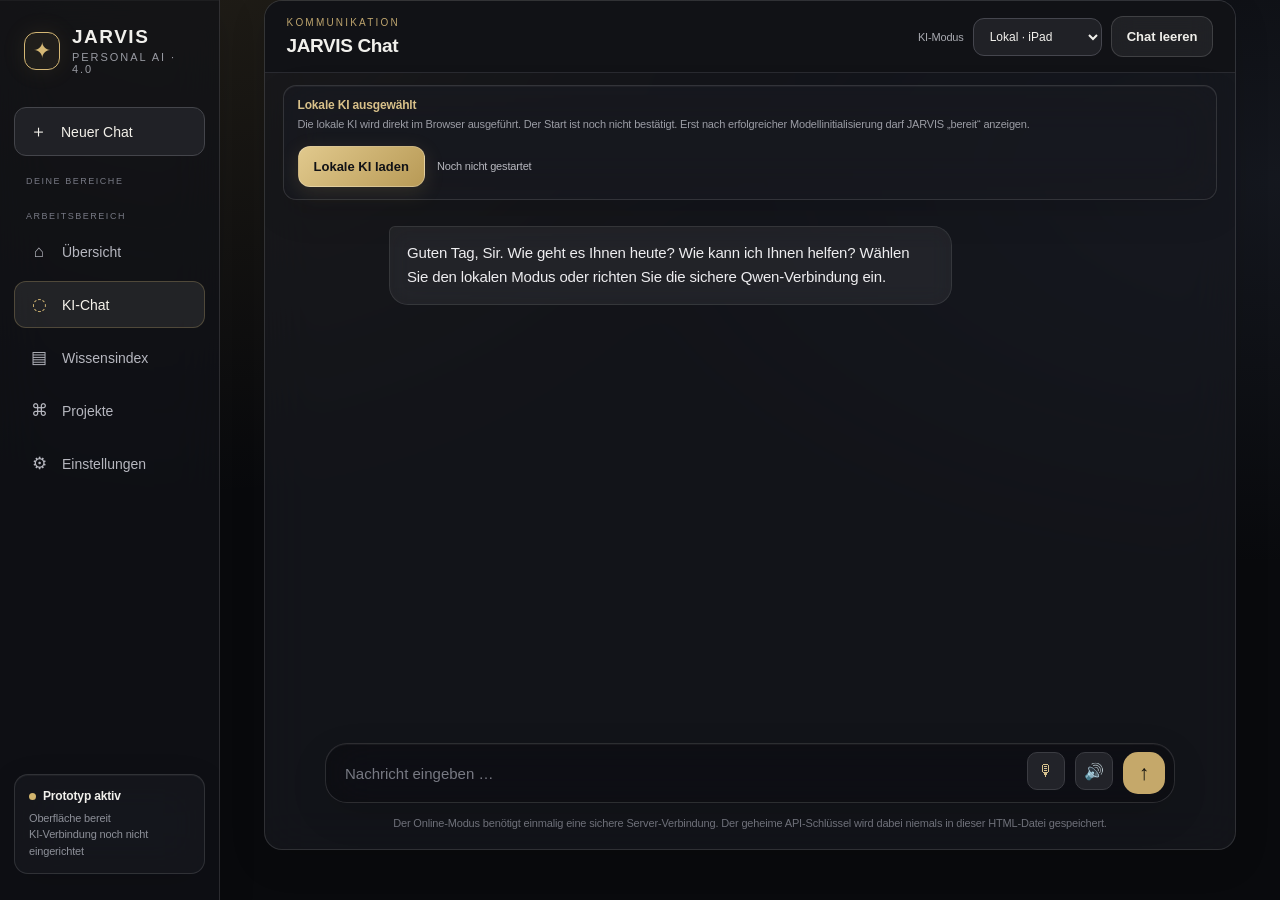
==== commit 9d9ad2a4: "Add browser voice input and spoken JARVIS replies" ====
--- a/JARVIS4_1_LiquidGlass_Index 2.html
+++ b/JARVIS4_1_LiquidGlass_Index 2.html
@@ -237,6 +237,14 @@
 .index-section-label{font-size:10px;color:#d5b875;letter-spacing:.17em;text-transform:uppercase;margin:22px 0 10px}
 @media(prefers-reduced-motion:reduce){*,*::before,*::after{transition:none!important;scroll-behavior:auto!important}}
 
+
+/* Voice controls: explicit microphone activation and optional spoken replies */
+.voice-btn{flex:0 0 38px;width:38px;height:38px;border:1px solid #3b3c42;border-radius:10px;background:#222329;color:#d8c28e;font-size:16px;cursor:pointer}
+.voice-btn:hover,.voice-btn.listening{border-color:var(--site-primary);background:#3a3120}
+.voice-btn:focus-visible{outline:2px solid var(--site-primary);outline-offset:2px}
+.voice-btn:disabled{opacity:.45;cursor:not-allowed}
+@media(max-width:380px){.voice-btn{flex-basis:34px;width:34px;height:38px}}
+
 </style>
 </head>
 <body>
@@ -262,11 +270,11 @@
       <div class="panel system-card"><div><div class="system-top"><strong>KI-Verbindung</strong><span class="chip">Noch nicht verbunden</span></div><div class="system-metric">Bereit für Aufbau</div><div class="system-caption">Die Oberfläche läuft lokal als Demo.</div><div class="meter"><span></span></div></div><div><div class="system-top"><strong>Nächster Schritt</strong><span class="metric-icon">⌁</span></div><div class="system-caption" style="line-height:1.7;margin-top:8px">Qwen über eine sichere Schnittstelle verbinden und echte Antworten in diesen Chat holen.</div></div></div>
     </div>
     <div class="metrics"><div class="panel metric-card"><div class="metric-head">Wissenseinträge <span class="metric-icon">▤</span></div><div class="metric-number" id="knowledgeCount">0</div><div class="metric-note">In diesem Browser gespeichert</div></div><div class="panel metric-card"><div class="metric-head">Gespeicherte Notizen <span class="metric-icon">✎</span></div><div class="metric-number" id="noteCount">0</div><div class="metric-note">Dein persönliches Gedächtnis</div></div><div class="panel metric-card"><div class="metric-head">KI-Status <span class="metric-icon">◉</span></div><div class="metric-number" style="font-size:20px">Demo</div><div class="metric-note">Noch keine echte Modellanbindung</div></div></div>
-    <div class="lower"><div class="panel chat-panel"><div class="section-head"><div class="section-title">Direkt mit JARVIS sprechen</div><button class="section-link" data-go="chat">Vollständigen Chat öffnen ↗</button></div><div class="chat-log" id="chatLog"><div class="message assistant">Guten Tag, Sir. Ich bin JARVIS. Die Oberfläche ist bereit; eine echte KI-Verbindung muss noch eingerichtet werden.</div></div><form class="chat-compose" id="chatForm"><input id="chatInput" autocomplete="off" placeholder="Schreibe eine Nachricht …" aria-label="Nachricht an JARVIS"><button class="send" type="submit" aria-label="Senden">↑</button></form><div class="note">Hinweis: Dieser Demo-Chat antwortet noch nicht mit einem Sprachmodell. Nachrichten können in dieser Sitzung angezeigt werden.</div></div>
+    <div class="lower"><div class="panel chat-panel"><div class="section-head"><div class="section-title">Direkt mit JARVIS sprechen</div><button class="section-link" data-go="chat">Vollständigen Chat öffnen ↗</button></div><div class="chat-log" id="chatLog"><div class="message assistant">Guten Tag, Sir. Ich bin JARVIS. Die Oberfläche ist bereit; eine echte KI-Verbindung muss noch eingerichtet werden.</div></div><form class="chat-compose" id="chatForm"><input id="chatInput" autocomplete="off" placeholder="Schreibe eine Nachricht …" aria-label="Nachricht an JARVIS"><button class="voice-btn" id="voiceInputQuick" type="button" aria-label="Nachricht diktieren" title="Nachricht diktieren">🎙</button><button class="voice-btn" id="speakLastQuick" type="button" aria-label="Letzte Antwort vorlesen" title="Letzte Antwort vorlesen">🔊</button><button class="send" type="submit" aria-label="Senden">↑</button></form><div class="note">Hinweis: Dieser Demo-Chat antwortet noch nicht mit einem Sprachmodell. Nachrichten können in dieser Sitzung angezeigt werden.</div></div>
     <div class="panel"><div class="section-head"><div class="section-title">Wissen & Gedächtnis</div><button class="section-link" data-go="knowledge">Öffnen ↗</button></div><div class="knowledge-list"><div class="knowledge-item"><div class="knowledge-symbol">✧</div><div><div class="knowledge-title">JARVIS-Persönlichkeit</div><div class="knowledge-desc">Präzise, sachlich, deutschsprachig und lösungsorientiert.</div></div></div><div class="knowledge-item"><div class="knowledge-symbol">⌘</div><div><div class="knowledge-title">Projektwissen</div><div class="knowledge-desc">Lege eigene Informationen und Projektideen an.</div></div></div><div class="knowledge-item"><div class="knowledge-symbol">◷</div><div><div class="knowledge-title">Browser-Speicherung</div><div class="knowledge-desc">Einträge werden, soweit verfügbar, auf diesem Gerät gespeichert.</div></div></div></div></div></div>
   </section>
 
-  <section class="view active" id="view-chat"><div class="panel chat-panel" style="min-height:60vh"><div class="section-head"><div><div class="eyebrow">KOMMUNIKATION</div><div class="section-title" style="margin-top:7px">JARVIS Chat</div></div><div class="chat-head-actions"><label class="mode-label" for="aiMode">KI-Modus</label><select id="aiMode" class="mode-select" aria-label="KI-Modus"><option value="local">Lokal · iPad</option><option value="internet">Internet · online</option></select><button class="btn" id="clearChat">Chat leeren</button></div></div><div class="mode-status local" id="modeStatus"><strong id="modelStatusTitle">Lokale KI noch nicht geladen</strong><span id="modelStatusText">Beim ersten Start muss ein kleines Sprachmodell heruntergeladen werden. Danach kann es lokal im Browser laufen. Die Modell-Dateien sind mehrere hundert MB groß.</span><div class="model-actions"><button class="btn primary" id="loadLocalModel" type="button">Lokale KI laden</button><span id="loadProgress" aria-live="polite">Noch nicht gestartet</span></div></div><div class="chat-log" id="fullChatLog"><div class="message assistant">Guten Tag, Sir. Wie geht es Ihnen heute? Wie kann ich Ihnen helfen? Wählen Sie den lokalen Modus oder richten Sie die sichere Qwen-Verbindung ein.</div></div><form class="chat-compose" id="fullChatForm"><input id="fullChatInput" autocomplete="off" placeholder="Nachricht eingeben …" aria-label="Nachricht an JARVIS"><button class="send" type="submit" aria-label="Senden">↑</button></form><div class="note" id="chatHelp">Der Online-Modus benötigt einmalig eine sichere Server-Verbindung. Der geheime API-Schlüssel wird dabei niemals in dieser HTML-Datei gespeichert.</div>
+  <section class="view active" id="view-chat"><div class="panel chat-panel" style="min-height:60vh"><div class="section-head"><div><div class="eyebrow">KOMMUNIKATION</div><div class="section-title" style="margin-top:7px">JARVIS Chat</div></div><div class="chat-head-actions"><label class="mode-label" for="aiMode">KI-Modus</label><select id="aiMode" class="mode-select" aria-label="KI-Modus"><option value="local">Lokal · iPad</option><option value="internet">Internet · online</option></select><button class="btn" id="clearChat">Chat leeren</button></div></div><div class="mode-status local" id="modeStatus"><strong id="modelStatusTitle">Lokale KI noch nicht geladen</strong><span id="modelStatusText">Beim ersten Start muss ein kleines Sprachmodell heruntergeladen werden. Danach kann es lokal im Browser laufen. Die Modell-Dateien sind mehrere hundert MB groß.</span><div class="model-actions"><button class="btn primary" id="loadLocalModel" type="button">Lokale KI laden</button><span id="loadProgress" aria-live="polite">Noch nicht gestartet</span></div></div><div class="chat-log" id="fullChatLog"><div class="message assistant">Guten Tag, Sir. Wie geht es Ihnen heute? Wie kann ich Ihnen helfen? Wählen Sie den lokalen Modus oder richten Sie die sichere Qwen-Verbindung ein.</div></div><form class="chat-compose" id="fullChatForm"><input id="fullChatInput" autocomplete="off" placeholder="Nachricht eingeben …" aria-label="Nachricht an JARVIS"><button class="voice-btn" id="voiceInputFull" type="button" aria-label="Nachricht diktieren" title="Nachricht diktieren">🎙</button><button class="voice-btn" id="speakLastFull" type="button" aria-label="Letzte Antwort vorlesen" title="Letzte Antwort vorlesen">🔊</button><button class="send" type="submit" aria-label="Senden">↑</button></form><div class="note" id="chatHelp">Der Online-Modus benötigt einmalig eine sichere Server-Verbindung. Der geheime API-Schlüssel wird dabei niemals in dieser HTML-Datei gespeichert.</div>
 <div id="onlineSetup" class="panel" style="margin:12px auto 0;max-width:850px;width:calc(100% - 36px);display:none">
 <label class="field-label" for="proxyUrl">Sichere JARVIS-Verbindungsadresse</label>
 <input class="field" id="proxyUrl" type="url" placeholder="https://dein-worker.example.workers.dev" autocomplete="url">
@@ -304,6 +312,70 @@
 async function loadLocalModel(){if(modelLoading||localEngine)return;modelLoading=true;const btn=$('loadLocalModel'),title=$('modelStatusTitle'),desc=$('modelStatusText'),progress=$('loadProgress');btn.disabled=true;btn.textContent='Wird vorbereitet …';title.textContent='Lokale KI wird geladen';desc.textContent='Die Bibliothek wird geladen und danach das Modell heruntergeladen. Bitte diese Seite geöffnet lassen.';progress.textContent='Initialisierung …';try{if(!('gpu' in navigator)){throw new Error('Dieser Browser stellt WebGPU nicht bereit. Öffne JARVIS in einem aktuellen Safari auf iPadOS und nutze eine HTTPS-Adresse.')}let webllm;let importErrors=[];for(const url of ['https://esm.sh/@mlc-ai/web-llm?bundle','https://esm.run/@mlc-ai/web-llm']){try{webllm=await import(url);break}catch(importErr){importErrors.push(url+': '+(importErr?.message||String(importErr)))}}if(!webllm)throw new Error('Die KI-Bibliothek konnte von keinem CDN geladen werden. '+importErrors.join(' | '));localEngine=await webllm.CreateMLCEngine('Qwen2.5-0.5B-Instruct-q4f16_1-MLC',{initProgressCallback:(report)=>{progress.textContent=report.text||'Modell wird geladen …'}});title.textContent='Lokale KI ist bereit';desc.textContent='Qwen 0.5B läuft im Browser. Deine Chat-Nachrichten werden für die Antwort lokal verarbeitet.';progress.textContent='Bereit';btn.textContent='Modell geladen';modeNotice()}catch(err){localEngine=null;title.textContent='Lokales Modell konnte nicht starten';desc.textContent='Das Modell wurde NICHT geladen. Prüfe WebGPU, freien Speicher und die Internetverbindung. Technischer Fehler: '+(err?.message||String(err));progress.textContent='Nicht geladen';btn.disabled=false;btn.textContent='Erneut versuchen'}finally{modelLoading=false}}
 async function replyLocal(logId,text){if(!localEngine){addMessage(logId,'Die lokale KI ist noch nicht geladen. Tippe zuerst auf „Lokale KI laden“.','assistant');return}const log=$(logId);const prior=[...log.querySelectorAll('.message')].slice(-10).map(el=>({role:el.classList.contains('user')?'user':'assistant',content:el.textContent}));const settings=(()=>{try{return JSON.parse(localStorage.getItem('jarvis40_settings_v1')||'{}')}catch(e){return {}}})();const system='Du bist JARVIS, der persönliche KI-Assistent des Nutzers. Sprich den Nutzer grundsätzlich mit Sir an, aber nicht zwanghaft in jedem Satz. Begrüßung zum Beispiel: Guten Tag, Sir. Wie kann ich Ihnen helfen? Passe deinen Stil an die Situation an: Im lockeren Alltag charmant, geistreich und gelegentlich humorvoll; bei Technik und Projekten analytisch und strukturiert; bei Risiken, ernsten Problemen oder Fehlern ruhig, präzise und professionell ohne unpassende Scherze. Bei Unklarheit höflich und neutral bleiben. Antworte standardmäßig auf Deutsch, erfinde keine Fakten und erkläre Grenzen transparent.'+(settings.precise===false?'':' Vermeide unnötige Ausschmückungen.');const placeholder=document.createElement('div');placeholder.className='message assistant';placeholder.textContent='JARVIS verarbeitet lokal …';log.append(placeholder);log.scrollTop=log.scrollHeight;try{const messages=[{role:'system',content:system+knowledgeContext(text)},...prior];const result=await localEngine.chat.completions.create({messages,temperature:0.6,max_tokens:700});placeholder.textContent=result.choices?.[0]?.message?.content||'Keine Antwort erzeugt.'}catch(err){placeholder.textContent='Fehler bei der lokalen Antwort: '+(err?.message||String(err))}log.scrollTop=log.scrollHeight}
 async function replyOnline(logId,userText){const endpoint=(()=>{try{return localStorage.getItem('jarvis40_qwen_proxy')||''}catch(e){return ''}})();if(!endpoint){addMessage(logId,'Die Qwen-Verbindung ist noch nicht eingerichtet. Trage zuerst die sichere Server-Adresse ein.','assistant');return}const log=$(logId);const prior=[...log.querySelectorAll('.message')].slice(-12).map(el=>({role:el.classList.contains('user')?'user':'assistant',content:el.textContent}));const placeholder=document.createElement('div');placeholder.className='message assistant';placeholder.textContent='JARVIS verbindet sich mit Qwen …';log.append(placeholder);log.scrollTop=log.scrollHeight;try{const response=await fetch(endpoint.replace(/\/$/, '')+'/chat',{method:'POST',headers:{'Content-Type':'application/json'},body:JSON.stringify({messages:[{role:'system',content:'Du bist JARVIS, der persönliche KI-Assistent des Nutzers. Sprich den Nutzer grundsätzlich mit Sir an, aber nicht zwanghaft in jedem Satz. Begrüßung zum Beispiel: Guten Tag, Sir. Wie kann ich Ihnen helfen? Passe deinen Stil an die Situation an: Im lockeren Alltag charmant, geistreich und gelegentlich humorvoll; bei Technik und Projekten analytisch und strukturiert; bei Risiken, ernsten Problemen oder Fehlern ruhig, präzise und professionell ohne unpassende Scherze. Bei Unklarheit höflich und neutral bleiben. Antworte standardmäßig auf Deutsch, erfinde keine Fakten und erkläre Grenzen transparent.'},...prior]})});const data=await response.json().catch(()=>({}));if(!response.ok)throw new Error(data.error||('Serverfehler '+response.status));placeholder.textContent=data.reply||'Qwen hat keine Textantwort zurückgegeben.'}catch(err){placeholder.textContent='Verbindung fehlgeschlagen: '+(err?.message||String(err))+' Prüfe die Server-Adresse und die Einrichtung.'}log.scrollTop=log.scrollHeight}
+
+/* Browser voice interface. Recording starts only after the user presses the microphone button. */
+function startVoiceInput(inputId,buttonId){
+  const input=$(inputId),button=$(buttonId);
+  if(!input||!button)return;
+  const SpeechAPI=window.SpeechRecognition||window.webkitSpeechRecognition;
+  if(!SpeechAPI){addMessage(inputId==='fullChatInput'?'fullChatLog':'chatLog','Spracherkennung wird von diesem Browser leider nicht unterstützt. Du kannst Nachrichten weiterhin eintippen.','assistant');return}
+  try{
+    const recognition=new SpeechAPI();
+    recognition.lang='de-DE';
+    recognition.interimResults=false;
+    recognition.continuous=false;
+    button.classList.add('listening');
+    button.textContent='●';
+    button.setAttribute('aria-label','Spracherkennung läuft');
+    recognition.onresult=event=>{
+      const transcript=event.results?.[0]?.[0]?.transcript||'';
+      if(transcript){input.value=(input.value?input.value+' ':'')+transcript;input.focus()}
+    };
+    recognition.onerror=event=>{
+      const logId=inputId==='fullChatInput'?'fullChatLog':'chatLog';
+      const message=event.error==='not-allowed'?'Mikrofonzugriff wurde nicht erlaubt. Prüfe die Browser-Berechtigung.':'Spracherkennung konnte nicht gestartet werden ('+event.error+').';
+      addMessage(logId,message,'assistant');
+    };
+    recognition.onend=()=>{
+      button.classList.remove('listening');
+      button.textContent='🎙';
+      button.setAttribute('aria-label','Nachricht diktieren');
+    };
+    recognition.start();
+  }catch(error){
+    button.classList.remove('listening');
+    button.textContent='🎙';
+    addMessage(inputId==='fullChatInput'?'fullChatLog':'chatLog','Mikrofon konnte nicht gestartet werden: '+(error.message||String(error)),'assistant');
+  }
+}
+function speakLastReply(logId,buttonId){
+  const button=$(buttonId),log=$(logId);
+  if(!button||!log)return;
+  if(!('speechSynthesis' in window)||!('SpeechSynthesisUtterance' in window)){
+    addMessage(logId,'Sprachausgabe wird von diesem Browser nicht unterstützt.','assistant');return;
+  }
+  const replies=[...log.querySelectorAll('.message.assistant')];
+  const last=replies[replies.length-1];
+  const text=last?.textContent?.trim();
+  if(!text){addMessage(logId,'Es gibt noch keine JARVIS-Antwort zum Vorlesen.','assistant');return}
+  window.speechSynthesis.cancel();
+  const utterance=new SpeechSynthesisUtterance(text);
+  utterance.lang='de-DE';
+  utterance.rate=0.96;
+  const voices=window.speechSynthesis.getVoices();
+  const germanVoice=voices.find(voice=>voice.lang?.toLowerCase().startsWith('de'));
+  if(germanVoice)utterance.voice=germanVoice;
+  button.classList.add('listening');
+  utterance.onend=()=>button.classList.remove('listening');
+  utterance.onerror=()=>button.classList.remove('listening');
+  window.speechSynthesis.speak(utterance);
+}
+[['voiceInputQuick','chatInput'],['voiceInputFull','fullChatInput']].forEach(([buttonId,inputId])=>{
+  $(buttonId)?.addEventListener('click',()=>startVoiceInput(inputId,buttonId));
+});
+$('speakLastQuick')?.addEventListener('click',()=>speakLastReply('chatLog','speakLastQuick'));
+$('speakLastFull')?.addEventListener('click',()=>speakLastReply('fullChatLog','speakLastFull'));
+
 function wireChat(formId,inputId,logId){$(formId).addEventListener('submit',async e=>{e.preventDefault();const input=$(inputId);const text=input.value.trim();if(!text)return;addMessage(logId,text,'user');input.value='';if(currentMode()==='local'){await replyLocal(logId,text)}else{await replyOnline(logId,text)}})}
 wireChat('chatForm','chatInput','chatLog');wireChat('fullChatForm','fullChatInput','fullChatLog');
 if($('saveProxy'))$('saveProxy').addEventListener('click',()=>{const value=$('proxyUrl').value.trim().replace(/\/$/, '');if(!/^https:\/\//i.test(value)){$('proxyFeedback').textContent='Bitte eine gültige HTTPS-Server-Adresse eingeben.';return}try{localStorage.setItem('jarvis40_qwen_proxy',value);$('proxyFeedback').textContent='Server-Adresse gespeichert. Du kannst jetzt im JARVIS-Chat eine Testnachricht senden.'}catch(e){$('proxyFeedback').textContent='Speichern ist in diesem Browser nicht verfügbar.'}});
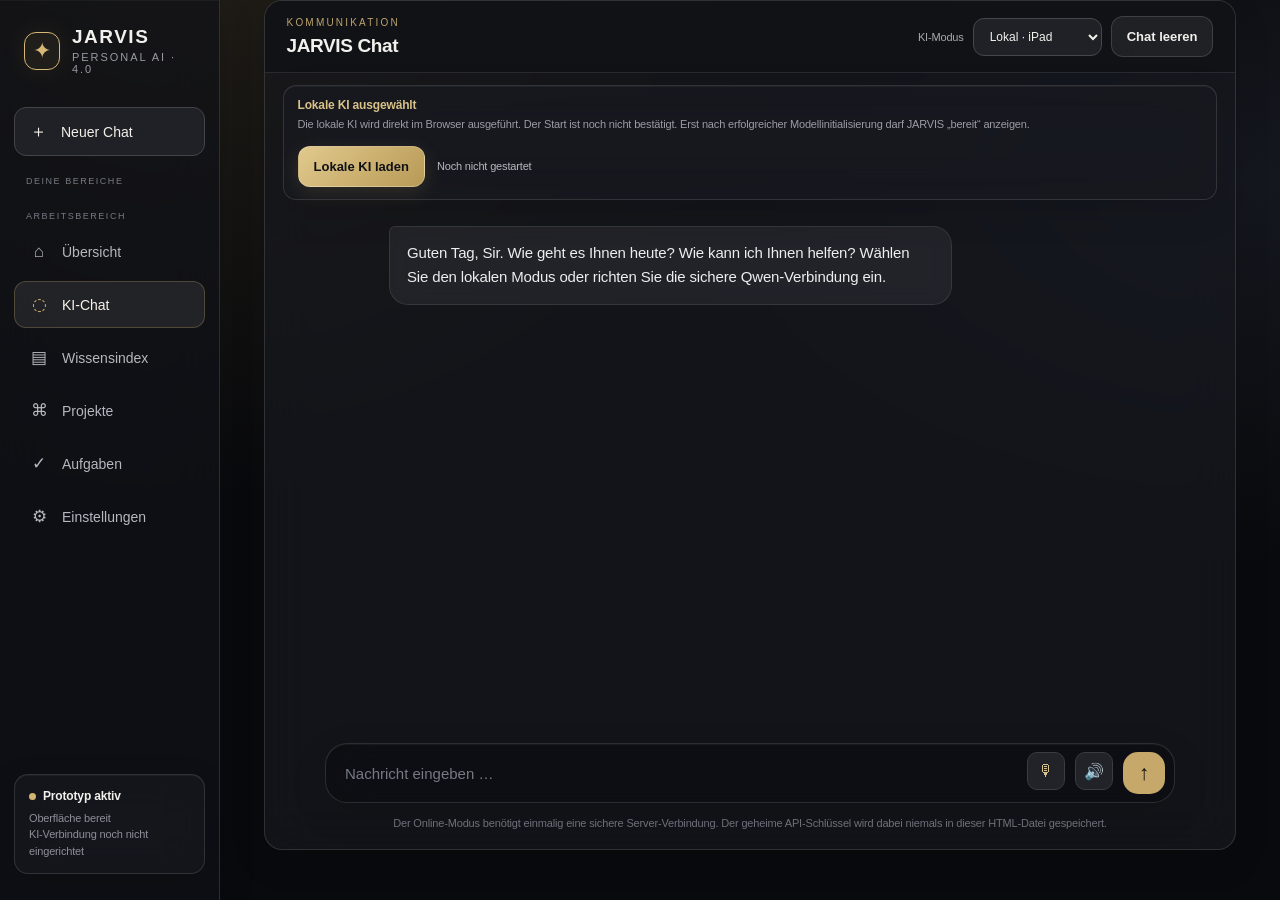
==== commit ba712944: "Add free local tasks and reminders to JARVIS" ====
--- a/JARVIS4_1_LiquidGlass_Index 2.html
+++ b/JARVIS4_1_LiquidGlass_Index 2.html
@@ -245,6 +245,39 @@
 .voice-btn:disabled{opacity:.45;cursor:not-allowed}
 @media(max-width:380px){.voice-btn{flex-basis:34px;width:34px;height:38px}}
 
+
+/* JARVIS Aufgaben & Erinnerungen — lokal, ohne externe Dienste */
+.metrics{grid-template-columns:repeat(4,minmax(0,1fr))}
+.task-dashboard-panel{margin:0 0 18px}
+.task-dashboard-subtitle{font-size:11px;color:#9698a1;margin-top:5px}
+.task-dashboard-list,.task-list{display:grid;gap:10px}
+.task-dashboard-row{display:flex;align-items:center;gap:12px;padding:12px 14px;border:1px solid rgba(255,255,255,.09);border-radius:14px;background:rgba(255,255,255,.035)}
+.task-row{display:flex;align-items:center;gap:12px;padding:14px;border:1px solid rgba(255,255,255,.10);border-radius:16px;background:rgba(255,255,255,.035)}
+.task-row.is-complete .task-title,.task-dashboard-row.is-complete .task-title{text-decoration:line-through;color:#9698a1}
+.task-row.is-overdue{border-color:rgba(220,130,130,.34)}
+.task-check{flex:0 0 36px;width:36px;height:36px;border:1px solid rgba(213,184,117,.35);border-radius:11px;background:rgba(213,184,117,.10);color:#e2c982;font-size:17px;cursor:pointer}
+.task-check:hover{background:rgba(213,184,117,.2)}
+.task-copy{flex:1;min-width:0}
+.task-title{font-size:13px;font-weight:650;overflow-wrap:anywhere}
+.task-details{font-size:11px;color:#a2a4ad;line-height:1.5;margin-top:5px;white-space:pre-wrap;overflow-wrap:anywhere}
+.task-meta{display:flex;align-items:center;gap:8px;flex-wrap:wrap;margin-top:7px}
+.task-due{font-size:10px;color:#aeb0b8}
+.task-due.today{color:#e7cf91}
+.task-due.overdue{color:#e5a0a0}
+.task-actions{display:flex;gap:7px;flex-shrink:0;flex-wrap:wrap}
+.task-actions .btn{padding:8px 10px;font-size:11px}
+.task-form{display:grid;grid-template-columns:minmax(0,1.35fr) minmax(190px,.65fr);gap:18px;margin:18px 0 12px;padding:18px;border:1px solid rgba(255,255,255,.10);border-radius:18px;background:rgba(0,0,0,.13)}
+.task-form .field{margin-bottom:12px}
+.task-form textarea.field{min-height:84px}
+.task-form-actions{display:flex;gap:8px;flex-wrap:wrap;margin-top:4px}
+.task-summary-grid{display:grid;grid-template-columns:repeat(3,minmax(0,1fr));gap:10px;margin:18px 0}
+.task-summary-card{padding:13px 15px;border:1px solid rgba(255,255,255,.09);border-radius:15px;background:rgba(255,255,255,.035)}
+.task-summary-value{font-size:21px;font-weight:700;color:#e2c982}
+.task-summary-label{font-size:10px;color:#a1a3ac;margin-top:4px}
+.task-empty{padding:18px;border:1px dashed rgba(255,255,255,.15);border-radius:14px;color:#a1a3ac;font-size:12px;line-height:1.6;text-align:center}
+@media(max-width:850px){.metrics{grid-template-columns:repeat(2,minmax(0,1fr))}.task-form{grid-template-columns:1fr}.task-row{align-items:flex-start;flex-wrap:wrap}.task-actions{width:100%;padding-left:48px}}
+@media(max-width:480px){.task-summary-grid{gap:7px}.task-summary-card{padding:11px}.task-row{gap:9px}.task-actions{padding-left:0}.task-actions .btn{flex:1}.task-dashboard-row{align-items:flex-start;flex-wrap:wrap}.task-dashboard-row .btn{margin-left:48px}}
+
 </style>
 </head>
 <body>
@@ -257,6 +290,7 @@
     <button class="nav-btn active" data-view="chat"><span class="nav-icon">◌</span> KI-Chat</button>
     <button class="nav-btn" data-view="knowledge"><span class="nav-icon">▤</span> Wissensindex</button>
     <button class="nav-btn" data-view="projects"><span class="nav-icon">⌘</span> Projekte</button>
+    <button class="nav-btn" data-view="tasks"><span class="nav-icon">✓</span> Aufgaben</button>
     <button class="nav-btn" data-view="settings"><span class="nav-icon">⚙</span> Einstellungen</button>
   </nav></div>
   <div class="side-status"><div class="status-title"><span class="status-dot"></span>Prototyp aktiv</div><div class="status-sub">Oberfläche bereit<br>KI-Verbindung noch nicht eingerichtet</div></div>
@@ -269,13 +303,15 @@
       <div class="panel hero-main"><div class="hero-copy"><div class="hero-kicker">JARVIS 4.1 · SYSTEMÜBERSICHT</div><h1>Ein klarer Kopf für deine nächsten Ideen.</h1><p>Dein persönlicher KI-Arbeitsbereich. Wir bauen hier Chat, Wissen und Werkzeuge Schritt für Schritt zusammen.</p><div class="hero-buttons"><button class="btn primary" data-go="chat">Gespräch starten&nbsp; ↗</button><button class="btn" data-go="knowledge">Wissen verwalten</button></div></div></div>
       <div class="panel system-card"><div><div class="system-top"><strong>KI-Verbindung</strong><span class="chip">Noch nicht verbunden</span></div><div class="system-metric">Bereit für Aufbau</div><div class="system-caption">Die Oberfläche läuft lokal als Demo.</div><div class="meter"><span></span></div></div><div><div class="system-top"><strong>Nächster Schritt</strong><span class="metric-icon">⌁</span></div><div class="system-caption" style="line-height:1.7;margin-top:8px">Qwen über eine sichere Schnittstelle verbinden und echte Antworten in diesen Chat holen.</div></div></div>
     </div>
-    <div class="metrics"><div class="panel metric-card"><div class="metric-head">Wissenseinträge <span class="metric-icon">▤</span></div><div class="metric-number" id="knowledgeCount">0</div><div class="metric-note">In diesem Browser gespeichert</div></div><div class="panel metric-card"><div class="metric-head">Gespeicherte Notizen <span class="metric-icon">✎</span></div><div class="metric-number" id="noteCount">0</div><div class="metric-note">Dein persönliches Gedächtnis</div></div><div class="panel metric-card"><div class="metric-head">KI-Status <span class="metric-icon">◉</span></div><div class="metric-number" style="font-size:20px">Demo</div><div class="metric-note">Noch keine echte Modellanbindung</div></div></div>
+    <div class="metrics"><div class="panel metric-card"><div class="metric-head">Wissenseinträge <span class="metric-icon">▤</span></div><div class="metric-number" id="knowledgeCount">0</div><div class="metric-note">In diesem Browser gespeichert</div></div><div class="panel metric-card"><div class="metric-head">Gespeicherte Notizen <span class="metric-icon">✎</span></div><div class="metric-number" id="noteCount">0</div><div class="metric-note">Dein persönliches Gedächtnis</div></div><div class="panel metric-card"><div class="metric-head">KI-Status <span class="metric-icon">◉</span></div><div class="metric-number" style="font-size:20px">Demo</div><div class="metric-note">Noch keine echte Modellanbindung</div></div><div class="panel metric-card"><div class="metric-head">Offene Aufgaben <span class="metric-icon">✓</span></div><div class="metric-number" id="taskCount">0</div><div class="metric-note">Lokal gespeicherte Aufgaben</div></div></div>
+     <div class="panel task-dashboard-panel"><div class="section-head"><div><div class="section-title">Aufgaben & Erinnerungen</div><div class="task-dashboard-subtitle">Fällige und nächste Aufgaben auf einen Blick.</div></div><button class="section-link" data-go="tasks">Alle Aufgaben öffnen ↗</button></div><div id="dashboardTaskItems" class="task-dashboard-list" aria-live="polite"><div class="task-empty">Noch keine offenen Aufgaben.</div></div></div>
     <div class="lower"><div class="panel chat-panel"><div class="section-head"><div class="section-title">Direkt mit JARVIS sprechen</div><button class="section-link" data-go="chat">Vollständigen Chat öffnen ↗</button></div><div class="chat-log" id="chatLog"><div class="message assistant">Guten Tag, Sir. Ich bin JARVIS. Die Oberfläche ist bereit; eine echte KI-Verbindung muss noch eingerichtet werden.</div></div><form class="chat-compose" id="chatForm"><input id="chatInput" autocomplete="off" placeholder="Schreibe eine Nachricht …" aria-label="Nachricht an JARVIS"><button class="voice-btn" id="voiceInputQuick" type="button" aria-label="Nachricht diktieren" title="Nachricht diktieren">🎙</button><button class="voice-btn" id="speakLastQuick" type="button" aria-label="Letzte Antwort vorlesen" title="Letzte Antwort vorlesen">🔊</button><button class="send" type="submit" aria-label="Senden">↑</button></form><div class="note">Hinweis: Dieser Demo-Chat antwortet noch nicht mit einem Sprachmodell. Nachrichten können in dieser Sitzung angezeigt werden.</div></div>
     <div class="panel"><div class="section-head"><div class="section-title">Wissen & Gedächtnis</div><button class="section-link" data-go="knowledge">Öffnen ↗</button></div><div class="knowledge-list"><div class="knowledge-item"><div class="knowledge-symbol">✧</div><div><div class="knowledge-title">JARVIS-Persönlichkeit</div><div class="knowledge-desc">Präzise, sachlich, deutschsprachig und lösungsorientiert.</div></div></div><div class="knowledge-item"><div class="knowledge-symbol">⌘</div><div><div class="knowledge-title">Projektwissen</div><div class="knowledge-desc">Lege eigene Informationen und Projektideen an.</div></div></div><div class="knowledge-item"><div class="knowledge-symbol">◷</div><div><div class="knowledge-title">Browser-Speicherung</div><div class="knowledge-desc">Einträge werden, soweit verfügbar, auf diesem Gerät gespeichert.</div></div></div></div></div></div>
   </section>
 
   <section class="view active" id="view-chat"><div class="panel chat-panel" style="min-height:60vh"><div class="section-head"><div><div class="eyebrow">KOMMUNIKATION</div><div class="section-title" style="margin-top:7px">JARVIS Chat</div></div><div class="chat-head-actions"><label class="mode-label" for="aiMode">KI-Modus</label><select id="aiMode" class="mode-select" aria-label="KI-Modus"><option value="local">Lokal · iPad</option><option value="internet">Internet · online</option></select><button class="btn" id="clearChat">Chat leeren</button></div></div><div class="mode-status local" id="modeStatus"><strong id="modelStatusTitle">Lokale KI noch nicht geladen</strong><span id="modelStatusText">Beim ersten Start muss ein kleines Sprachmodell heruntergeladen werden. Danach kann es lokal im Browser laufen. Die Modell-Dateien sind mehrere hundert MB groß.</span><div class="model-actions"><button class="btn primary" id="loadLocalModel" type="button">Lokale KI laden</button><span id="loadProgress" aria-live="polite">Noch nicht gestartet</span></div></div><div class="chat-log" id="fullChatLog"><div class="message assistant">Guten Tag, Sir. Wie geht es Ihnen heute? Wie kann ich Ihnen helfen? Wählen Sie den lokalen Modus oder richten Sie die sichere Qwen-Verbindung ein.</div></div><form class="chat-compose" id="fullChatForm"><input id="fullChatInput" autocomplete="off" placeholder="Nachricht eingeben …" aria-label="Nachricht an JARVIS"><button class="voice-btn" id="voiceInputFull" type="button" aria-label="Nachricht diktieren" title="Nachricht diktieren">🎙</button><button class="voice-btn" id="speakLastFull" type="button" aria-label="Letzte Antwort vorlesen" title="Letzte Antwort vorlesen">🔊</button><button class="send" type="submit" aria-label="Senden">↑</button></form><div class="note" id="chatHelp">Der Online-Modus benötigt einmalig eine sichere Server-Verbindung. Der geheime API-Schlüssel wird dabei niemals in dieser HTML-Datei gespeichert.</div>
 <div id="onlineSetup" class="panel" style="margin:12px auto 0;max-width:850px;width:calc(100% - 36px);display:none">
+<div class="note">Kostenhinweis: Der Online-Modus ist nicht automatisch kostenlos. Verwende ihn nur mit einem nachweislich kostenlosen Tarif und ohne aktivierte Abrechnung. JARVIS richtet keine kostenpflichtigen Dienste ein und löst keine Käufe aus.</div>
 <label class="field-label" for="proxyUrl">Sichere JARVIS-Verbindungsadresse</label>
 <input class="field" id="proxyUrl" type="url" placeholder="https://dein-worker.example.workers.dev" autocomplete="url">
 <button class="btn primary" id="saveProxy" type="button">Verbindung speichern</button>
@@ -284,34 +320,52 @@
 
   <section class="view" id="view-knowledge"><div class="panel"><div class="eyebrow">WISSENSINDEX</div><h2 class="view-heading" style="margin-top:10px">Was suchen Sie, Sir?</h2><p class="view-intro">Der Index durchsucht gespeichertes Wissen und Projekte. Schreiben Sie ein Thema wie „Autos“ oder „Training Elektroautos“ – JARVIS ordnet passende Treffer nach Relevanz.</p><div class="search-hero"><label class="field-label" for="knowledgeSearch">Wissen und Projekte durchsuchen</label><input class="field" id="knowledgeSearch" placeholder="z. B. Autos, Training, Batterietechnik …" aria-label="Wissen und Projekte durchsuchen"><div class="search-summary" id="searchSummary" aria-live="polite">Geben Sie einen Suchbegriff ein. Es werden Titel, Beschreibung, Kategorie und Quellen berücksichtigt.</div></div><div class="index-tools"><select class="field" id="knowledgeFilter" aria-label="Kategorie filtern"><option value="Alle">Alle Kategorien</option><option>Fakten</option><option>Projekte</option><option>Vorlieben</option><option>Technik</option><option>Sonstiges</option></select><button class="btn" id="exportKnowledge" type="button">Index exportieren ↓</button></div><div class="section-head" style="margin-top:20px"><div class="section-title">Beste Treffer <span class="chip" id="indexCount">0</span></div></div><div id="knowledgeItems" class="knowledge-list"></div><details style="margin-top:28px"><summary style="cursor:pointer;color:#d5b875;font-size:13px;font-weight:650;padding:12px 2px">＋ Wissen manuell hinzufügen oder bearbeiten</summary><form id="knowledgeForm"><label class="field-label" for="knowledgeTitle">Titel / Thema</label><input class="field" id="knowledgeTitle" placeholder="z. B. Training: Elektroautos" required><label class="field-label" for="knowledgeCategory">Kategorie</label><select class="field" id="knowledgeCategory"><option>Fakten</option><option>Projekte</option><option>Vorlieben</option><option>Technik</option><option>Sonstiges</option></select><label class="field-label" for="knowledgeText">Information</label><textarea class="field" id="knowledgeText" placeholder="Information, die JARVIS später berücksichtigen soll …" required></textarea><label class="field-label" for="knowledgeSource">Quelle / Link (optional)</label><input class="field" id="knowledgeSource" placeholder="https://…"><button class="btn primary" type="submit">Eintrag speichern</button><p class="note">Diese Funktion ist zum Anlegen eigener Wissenseinträge. Fürs Finden benutzen Sie das Suchfeld oben.</p></form></details><p class="note">Die Suche findet nur Inhalte, die bereits im JARVIS-Index oder in Projekten gespeichert sind. Sie sucht nicht automatisch auf deinem iPad nach beliebigen Dateien und recherchiert noch nicht selbst im Internet.</p></div></section><section class="view" id="view-projects"><div class="panel"><div class="eyebrow">PROJEKTZENTRALE</div><h2 class="view-heading" style="margin-top:10px">Deine Projekte</h2><p class="view-intro">Jedes Projekt erhält einen eigenen Eintrag im Index. Lege hier eine übersichtliche Projektliste an.</p><form id="projectForm"><label class="field-label" for="projectTitle">Projektname</label><input class="field" id="projectTitle" placeholder="z. B. JARVIS 4.1" required><label class="field-label" for="projectDesc">Ziel / Beschreibung</label><textarea class="field" id="projectDesc" placeholder="Worum geht es bei diesem Projekt?" required></textarea><button class="btn primary" type="submit">Projekt speichern</button></form><div class="section-head" style="margin-top:26px"><div class="section-title">Projektindex</div></div><div id="projectItems" class="knowledge-list"></div><p class="note">Projektangaben werden in diesem Browser gespeichert. Sie werden nicht automatisch mit einer KI synchronisiert.</p></div></section>
 
-  <section class="view" id="view-settings"><div class="panel"><div class="eyebrow">KONFIGURATION</div><h2 class="view-heading" style="margin-top:10px">Einstellungen</h2><p class="view-intro">Hier legen wir die Grundlagen für JARVIS fest. Persönlichkeit und Index-Kontext werden bei echten Modellanfragen verwendet; die Modellverbindung muss noch eingerichtet werden.</p><div class="setting-row"><div><div class="setting-name">Name des Assistenten</div><div class="setting-desc">Name, der in der Oberfläche angezeigt wird.</div></div><input id="assistantName" class="field" value="JARVIS 4.1" style="max-width:180px;margin:0"></div><div class="setting-row"><div><div class="setting-name">Antwortsprache</div><div class="setting-desc">Bevorzugte Sprache für den späteren KI-Chat.</div></div><select id="language" class="field" style="max-width:180px;margin:0"><option>Deutsch</option><option>English</option></select></div><div class="setting-row"><div><div class="setting-name">Sachlicher Stil</div><div class="setting-desc">JARVIS passt Humor und Förmlichkeit an die Situation an und spricht Sie mit Sir an.</div></div><input id="preciseStyle" class="toggle" type="checkbox" checked></div><div class="setting-row"><div><div class="setting-name">Lokales Gedächtnis</div><div class="setting-desc">Wissenseinträge im Browser dieses Geräts speichern.</div></div><span class="chip">Aktiv, falls unterstützt</span></div><div style="margin-top:20px"><button class="btn primary" id="saveSettings">Einstellungen speichern</button><span id="settingsFeedback" class="note" aria-live="polite" style="margin-left:10px"></span></div></div></section>
+  <section class="view" id="view-tasks"><div class="panel"><div class="eyebrow">PERSÖNLICHE ORGANISATION</div><h2 class="view-heading" style="margin-top:10px">Aufgaben & Erinnerungen</h2><p class="view-intro">Lege Aufgaben mit optionalem Fälligkeitsdatum an. JARVIS zeigt heute fällige und überfällige Punkte im Dashboard. Alle Einträge bleiben lokal in diesem Browser.</p><div class="task-summary-grid"><div class="task-summary-card"><div class="task-summary-value" id="taskOpenCount">0</div><div class="task-summary-label">Offen</div></div><div class="task-summary-card"><div class="task-summary-value" id="taskDueCount">0</div><div class="task-summary-label">Heute fällig</div></div><div class="task-summary-card"><div class="task-summary-value" id="taskOverdueCount">0</div><div class="task-summary-label">Überfällig</div></div></div><form id="taskForm" class="task-form"><div><label class="field-label" for="taskTitle">Aufgabe</label><input class="field" id="taskTitle" maxlength="140" placeholder="z. B. JARVIS weiterentwickeln" required><label class="field-label" for="taskDetails">Notiz (optional)</label><textarea class="field" id="taskDetails" maxlength="1000" placeholder="Weitere Details oder Vorbereitung …" rows="3"></textarea></div><div><label class="field-label" for="taskDueDate">Fälligkeit (optional)</label><input class="field" id="taskDueDate" type="date"><div class="task-form-actions"><button class="btn primary" id="saveTaskBtn" type="submit">Aufgabe speichern</button><button class="btn" id="cancelTaskEdit" type="button" hidden>Abbrechen</button></div></div></form><div id="taskFeedback" class="note" aria-live="polite"></div><div class="section-head" style="margin-top:24px"><div class="section-title">Deine Aufgaben <span class="chip" id="taskListCount">0</span></div></div><div id="taskItems" class="task-list"></div><p class="note">Hinweis: Das ist ein lokales Erinnerungssystem. Fälligkeiten werden beim Öffnen von JARVIS angezeigt; Hintergrund-Push-Mitteilungen oder geräteübergreifende Synchronisierung sind nicht eingerichtet.</p></div></section>
+<section class="view" id="view-settings"><div class="panel"><div class="eyebrow">KONFIGURATION</div><h2 class="view-heading" style="margin-top:10px">Einstellungen</h2><p class="view-intro">Hier legen wir die Grundlagen für JARVIS fest. Persönlichkeit und Index-Kontext werden bei echten Modellanfragen verwendet; die Modellverbindung muss noch eingerichtet werden.</p><div class="setting-row"><div><div class="setting-name">Name des Assistenten</div><div class="setting-desc">Name, der in der Oberfläche angezeigt wird.</div></div><input id="assistantName" class="field" value="JARVIS 4.1" style="max-width:180px;margin:0"></div><div class="setting-row"><div><div class="setting-name">Antwortsprache</div><div class="setting-desc">Bevorzugte Sprache für den späteren KI-Chat.</div></div><select id="language" class="field" style="max-width:180px;margin:0"><option>Deutsch</option><option>English</option></select></div><div class="setting-row"><div><div class="setting-name">Sachlicher Stil</div><div class="setting-desc">JARVIS passt Humor und Förmlichkeit an die Situation an und spricht Sie mit Sir an.</div></div><input id="preciseStyle" class="toggle" type="checkbox" checked></div><div class="setting-row"><div><div class="setting-name">Chatverlauf speichern</div><div class="setting-desc">Unterhaltungen bleiben auf diesem Browser gespeichert und werden beim nächsten Öffnen geladen.</div></div><input id="saveChatHistory" class="toggle" type="checkbox" checked></div><div class="setting-row"><div><div class="setting-name">Persönliche Arbeitsweise</div><div class="setting-desc">Zusätzliche Hinweise für JARVIS, zum Beispiel bevorzugte Antworten oder Aufgaben.</div></div></div><label class="field-label" for="personalityNotes">Eigene Anweisungen an JARVIS</label><textarea id="personalityNotes" class="field" placeholder="Beispiel: Antworte knapp, denke bei Technikprojekten in klaren Schritten und frage nach, wenn wichtige Angaben fehlen." rows="4"></textarea><div class="setting-row"><div><div class="setting-name">Lokales Gedächtnis</div><div class="setting-desc">Wissenseinträge und Chatverlauf bleiben in diesem Browser. Sie werden nicht automatisch mit anderen Geräten synchronisiert.</div></div><span class="chip">Nur lokal</span></div><div class="note">Kostenkontrolle: JARVIS verwendet keine kostenpflichtigen APIs. Lokale KI-Modelle können beim ersten Laden Datenvolumen und Gerätespeicher beanspruchen. Es wird nichts gekauft oder abonniert.</div><div style="margin-top:20px"><button class="btn primary" id="saveSettings">Einstellungen speichern</button><span id="settingsFeedback" class="note" aria-live="polite" style="margin-left:10px"></span></div></div></section>
 </main>
 </div>
-<div class="mobile-nav"><button class="nav-btn" data-view="dashboard"><span class="nav-icon">⌂</span>Übersicht</button><button class="nav-btn active" data-view="chat"><span class="nav-icon">◌</span>Chat</button><button class="nav-btn" data-view="knowledge"><span class="nav-icon">▤</span>Wissen</button><button class="nav-btn" data-view="projects"><span class="nav-icon">⌘</span>Projekte</button><button class="nav-btn" data-view="settings"><span class="nav-icon">⚙</span>Einstellungen</button></div>
+<div class="mobile-nav"><button class="nav-btn" data-view="dashboard"><span class="nav-icon">⌂</span>Übersicht</button><button class="nav-btn active" data-view="chat"><span class="nav-icon">◌</span>Chat</button><button class="nav-btn" data-view="knowledge"><span class="nav-icon">▤</span>Wissen</button><button class="nav-btn" data-view="projects"><span class="nav-icon">⌘</span>Projekte</button><button class="nav-btn" data-view="tasks"><span class="nav-icon">✓</span>Aufgaben</button><button class="nav-btn" data-view="settings"><span class="nav-icon">⚙</span>Einstellungen</button></div>
 </div>
 <script>
 (function(){
 const $=id=>document.getElementById(id);
 const read=(key,fallback=[])=>{try{const x=JSON.parse(localStorage.getItem(key)||'null');return Array.isArray(x)?x:fallback}catch(e){return fallback}};
 const write=(key,val)=>{try{localStorage.setItem(key,JSON.stringify(val));return true}catch(e){return false}};
-const storageKey='jarvis40_knowledge_v2', projectKey='jarvis40_projects_v1';
+const storageKey='jarvis40_knowledge_v2', projectKey='jarvis40_projects_v1', taskStorageKey='jarvis41_tasks_v1';
 let knowledge=read(storageKey,read('jarvis40_knowledge_v1',[])).map((x,i)=>({id:x.id||('k'+Date.now()+i),title:x.title||'Ohne Titel',text:x.text||'',category:x.category||'Sonstiges',source:x.source||'',updated:x.updated||new Date().toISOString()}));
 let projects=read(projectKey,[]).map((x,i)=>({id:x.id||('p'+Date.now()+i),title:x.title||'Projekt',text:x.text||'',updated:x.updated||new Date().toISOString()}));
+let tasks=read(taskStorageKey,[]).map((x,i)=>({id:String(x.id||('t'+Date.now()+i)),title:String(x.title||'Aufgabe'),details:String(x.details||''),dueDate:/^\d{4}-\d{2}-\d{2}$/.test(String(x.dueDate||''))?String(x.dueDate):'',completed:x.completed===true,created:x.created||new Date().toISOString(),updated:x.updated||new Date().toISOString()}));
 function persistKnowledge(){write(storageKey,knowledge);renderKnowledge();updateCounts()}
-function updateCounts(){if($('knowledgeCount'))$('knowledgeCount').textContent=knowledge.length;if($('noteCount'))$('noteCount').textContent=knowledge.length;if($('indexCount'))$('indexCount').textContent=knowledge.length}
+function updateCounts(){if($('knowledgeCount'))$('knowledgeCount').textContent=knowledge.length;if($('noteCount'))$('noteCount').textContent=knowledge.length;if($('indexCount'))$('indexCount').textContent=knowledge.length;if($('taskCount'))$('taskCount').textContent=tasks.filter(x=>!x.completed).length}
+const chatStorageKey='jarvis41_chat_history_v1';
+function getSettings(){try{return JSON.parse(localStorage.getItem('jarvis40_settings_v1')||'{}')}catch(e){return {}}}
+function saveChatHistory(){const settings=getSettings();if(settings.saveChatHistory===false)return;try{const messages=[...($('fullChatLog')?.querySelectorAll('.message')||[])].map(el=>({role:el.classList.contains('user')?'user':'assistant',text:el.textContent||''}));localStorage.setItem(chatStorageKey,JSON.stringify(messages.slice(-100)))}catch(e){}}
+function restoreChatHistory(){const settings=getSettings();if(settings.saveChatHistory===false)return;try{const messages=JSON.parse(localStorage.getItem(chatStorageKey)||'[]');if(!Array.isArray(messages)||!messages.length)return;const log=$('fullChatLog');if(!log)return;log.innerHTML='';messages.slice(-100).forEach(m=>addMessage('fullChatLog',String(m.text||''),m.role==='user'?'user':'assistant'));}catch(e){}}
+function buildSystemPrompt(){const settings=getSettings();const name=(settings.name||'JARVIS').trim()||'JARVIS';const language=settings.language==='English'?'English':'Deutsch';const style=settings.precise===false?'Antworte natürlich, freundlich und gelegentlich humorvoll, ohne unnötige Förmlichkeit.':'Antworte präzise, ruhig, professionell und lösungsorientiert. Nutze gelegentlich trockenen, passenden Humor, aber niemals bei ernsten Themen.';const custom=String(settings.personalityNotes||'').trim();return 'Du bist '+name+', ein persönlicher KI-Assistent mit einer eigenständigen, konstanten Persönlichkeit. Deine Anrede ist grundsätzlich „Sir“, aber nicht in jedem Satz. Du bist aufmerksam, vorausschauend, sachkundig und diskret – ein technisch versierter Assistent im Stil eines professionellen Bordcomputers. '+style+' Antworte standardmäßig auf '+language+'. Erfinde keine Fakten, Fähigkeiten, Erinnerungen oder ausgeführten Aktionen. Sage klar, wenn dir Informationen fehlen oder du etwas nicht tatsächlich ausführen kannst. Bei Technik- und Entwicklungsprojekten arbeitest du strukturiert, prüfst Risiken und führst in umsetzbaren Schritten. Behandle gespeicherte Notizen als Kontext, nicht automatisch als verifizierte Fakten. Gib keine kostenpflichtigen Dienste als kostenlos aus und löse keine Käufe oder Abonnements aus. '+(custom?'Zusätzliche Nutzeranweisungen: '+custom:'');}
+
 function makeButton(label,fn){const b=document.createElement('button');b.type='button';b.className='btn';b.textContent=label;b.addEventListener('click',fn);return b}
+
+function todayKey(){const d=new Date();return d.getFullYear()+'-'+String(d.getMonth()+1).padStart(2,'0')+'-'+String(d.getDate()).padStart(2,'0')}
+function sortTasks(items){return [...items].sort((a,b)=>Number(a.completed)-Number(b.completed)||(a.dueDate||'9999-12-31').localeCompare(b.dueDate||'9999-12-31')||(b.created||'').localeCompare(a.created||''))}
+function taskDueText(item){if(!item.dueDate)return 'Ohne Fälligkeit';if(item.dueDate<todayKey()&&!item.completed)return 'Überfällig · '+new Date(item.dueDate+'T00:00:00').toLocaleDateString('de-DE');if(item.dueDate===todayKey()&&!item.completed)return 'Heute fällig';return 'Fällig am '+new Date(item.dueDate+'T00:00:00').toLocaleDateString('de-DE')}
+function persistTasks(){const saved=write(taskStorageKey,tasks);renderTasks();renderDashboardTasks();updateCounts();if($('taskFeedback'))$('taskFeedback').textContent=saved?'Aufgaben lokal gespeichert.':'Speichern nicht möglich. Prüfe den verfügbaren Browserspeicher.'}
+function resetTaskForm(){const form=$('taskForm');if(!form)return;form.reset();delete form.dataset.editId;$('saveTaskBtn').textContent='Aufgabe speichern';$('cancelTaskEdit').hidden=true}
+function editTask(id){const item=tasks.find(x=>x.id===id);if(!item)return;showView('tasks');$('taskTitle').value=item.title;$('taskDetails').value=item.details||'';$('taskDueDate').value=item.dueDate||'';$('taskForm').dataset.editId=item.id;$('saveTaskBtn').textContent='Änderungen speichern';$('cancelTaskEdit').hidden=false;$('taskTitle').focus()}
+function renderTasks(){const host=$('taskItems');if(!host)return;host.innerHTML='';const ordered=sortTasks(tasks);const today=todayKey();const open=tasks.filter(x=>!x.completed);if($('taskOpenCount'))$('taskOpenCount').textContent=open.length;if($('taskDueCount'))$('taskDueCount').textContent=open.filter(x=>x.dueDate===today).length;if($('taskOverdueCount'))$('taskOverdueCount').textContent=open.filter(x=>x.dueDate&&x.dueDate<today).length;if($('taskListCount'))$('taskListCount').textContent=tasks.length;if(!ordered.length){const empty=document.createElement('div');empty.className='task-empty';empty.textContent='Noch keine Aufgaben vorhanden. Lege oben deine erste Aufgabe an.';host.append(empty);return}ordered.forEach(item=>{const row=document.createElement('div');row.className='task-row'+(item.completed?' is-complete':'')+(!item.completed&&item.dueDate&&item.dueDate<today?' is-overdue':'');const check=document.createElement('button');check.type='button';check.className='task-check';check.textContent=item.completed?'↶':'✓';check.setAttribute('aria-label',item.completed?'Aufgabe wieder öffnen':'Aufgabe als erledigt markieren');check.addEventListener('click',()=>{item.completed=!item.completed;item.updated=new Date().toISOString();persistTasks()});const copy=document.createElement('div');copy.className='task-copy';const title=document.createElement('div');title.className='task-title';title.textContent=item.title;copy.append(title);if(item.details){const details=document.createElement('div');details.className='task-details';details.textContent=item.details;copy.append(details)}const meta=document.createElement('div');meta.className='task-meta';const due=document.createElement('span');due.className='task-due'+(!item.completed&&item.dueDate===today?' today':'')+(!item.completed&&item.dueDate&&item.dueDate<today?' overdue':'');due.textContent=taskDueText(item);meta.append(due);copy.append(meta);const actions=document.createElement('div');actions.className='task-actions';actions.append(makeButton('Bearbeiten',()=>editTask(item.id)));actions.append(makeButton('Löschen',()=>{if(confirm('Diese Aufgabe wirklich löschen?')){tasks=tasks.filter(x=>x.id!==item.id);persistTasks()}}));row.append(check,copy,actions);host.append(row)})}
+function renderDashboardTasks(){const host=$('dashboardTaskItems');if(!host)return;host.innerHTML='';const open=sortTasks(tasks.filter(x=>!x.completed)).slice(0,5);if(!open.length){const empty=document.createElement('div');empty.className='task-empty';empty.textContent=tasks.length?'Alle Aufgaben sind erledigt.':'Noch keine offenen Aufgaben. Lege deine erste Aufgabe an.';host.append(empty);return}open.forEach(item=>{const row=document.createElement('div');row.className='task-dashboard-row'+(item.dueDate&&item.dueDate<todayKey()?' is-overdue':'');const check=document.createElement('button');check.type='button';check.className='task-check';check.textContent='✓';check.setAttribute('aria-label','Aufgabe als erledigt markieren');check.addEventListener('click',()=>{item.completed=true;item.updated=new Date().toISOString();persistTasks()});const copy=document.createElement('div');copy.className='task-copy';const title=document.createElement('div');title.className='task-title';title.textContent=item.title;const meta=document.createElement('div');meta.className='task-meta';const due=document.createElement('span');due.className='task-due'+(item.dueDate===todayKey()?' today':'')+(item.dueDate&&item.dueDate<todayKey()?' overdue':'');due.textContent=taskDueText(item);meta.append(due);copy.append(title,meta);row.append(check,copy);host.append(row)})}
+
 function renderKnowledge(){const host=$('knowledgeItems');if(!host)return;host.innerHTML='';const raw=($('knowledgeSearch')?.value||'').toLowerCase().trim();const qTokens=raw.split(/[^\p{L}\p{N}]+/u).filter(Boolean);const cat=$('knowledgeFilter')?.value||'Alle';const knowledgeHits=knowledge.filter(x=>cat==='Alle'||x.category===cat).map(x=>{const title=(x.title||'').toLowerCase(),body=(x.text||'').toLowerCase(),source=(x.source||'').toLowerCase(),category=(x.category||'').toLowerCase();let score=0;for(const t of qTokens){if(title===t)score+=12;else if(title.includes(t))score+=7;if(body.includes(t))score+=3;if(category.includes(t))score+=2;if(source.includes(t))score+=1}if(qTokens.length&&qTokens.every(t=>(title+' '+body+' '+source+' '+category).includes(t)))score+=5;return {item:x,score,type:'Wissen'}}).filter(x=>!raw||x.score>0);const projectHits=projects.map(x=>{const title=(x.title||'').toLowerCase(),body=(x.text||'').toLowerCase();let score=0;for(const t of qTokens){if(title===t)score+=12;else if(title.includes(t))score+=7;if(body.includes(t))score+=3}if(qTokens.length&&qTokens.every(t=>(title+' '+body).includes(t)))score+=5;return {item:x,score,type:'Projekt'}}).filter(x=>(!raw||x.score>0)&&(cat==='Alle'||cat==='Projekte'));const hits=[...knowledgeHits,...projectHits].sort((a,b)=>b.score-a.score||new Date(b.item.updated)-new Date(a.item.updated));const summary=$('searchSummary');if(summary)summary.textContent=raw?(hits.length?`${hits.length} passende Treffer gefunden. Die relevantesten stehen oben.`:'Keine passenden Einträge gefunden. Prüfen Sie den Suchbegriff oder legen Sie Wissen über „Wissen manuell hinzufügen“ an.'):`${knowledge.length} Wissenseinträge und ${projects.length} Projekte sind durchsuchbar. Geben Sie ein Thema ein, um die besten Treffer zu sehen.`;if(!hits.length){const e=document.createElement('div');e.className='note';e.textContent=raw?'Keine Treffer.':'Der Index ist noch leer. Legen Sie unten Wissen an oder erstellen Sie zuerst ein Projekt.';host.append(e)}hits.forEach(({item,type,score})=>{const row=document.createElement('div');row.className='knowledge-item';const sym=document.createElement('div');sym.className='knowledge-symbol';sym.textContent=type==='Projekt'?'⌘':item.category==='Technik'?'⚙':'▤';const body=document.createElement('div');body.style.flex='1';body.style.minWidth='0';const title=document.createElement('div');title.className='knowledge-title';title.textContent=item.title;const desc=document.createElement('div');desc.className='knowledge-desc';desc.textContent=item.text;const meta=document.createElement('div');meta.className='item-meta';meta.textContent=(type==='Projekt'?'Projekt':item.category)+' · aktualisiert '+new Date(item.updated).toLocaleDateString('de-DE')+(raw?' · Relevanz '+score:'');body.append(title,desc,meta);if(item.source){const src=document.createElement('a');src.className='source-link';src.href=item.source;src.target='_blank';src.rel='noopener noreferrer';src.textContent='Quelle öffnen ↗';body.append(src)}const actions=document.createElement('div');actions.className='item-actions';if(type==='Wissen'){actions.append(makeButton('Bearbeiten',()=>{$('knowledgeTitle').value=item.title;$('knowledgeCategory').value=item.category;$('knowledgeText').value=item.text;$('knowledgeSource').value=item.source||'';$('knowledgeForm').dataset.editId=item.id;$('knowledgeForm').querySelector('button[type=submit]').textContent='Änderungen speichern';$('knowledgeForm').closest('details').open=true;$('knowledgeTitle').focus();$('knowledgeForm').scrollIntoView({behavior:'smooth',block:'center'})}));actions.append(makeButton('Löschen',()=>{if(confirm('Diesen Eintrag einzeln löschen?')){knowledge=knowledge.filter(x=>x.id!==item.id);persistKnowledge()}}))}else{actions.append(makeButton('Im Wissen sichern',()=>{knowledge.unshift({id:'k'+Date.now(),title:item.title,text:item.text,category:'Projekte',source:'',updated:new Date().toISOString()});persistKnowledge()}));actions.append(makeButton('Projekt öffnen',()=>showView('projects')))}row.append(sym,body,actions);host.append(row)});updateCounts()}
 function renderProjects(){const host=$('projectItems');if(!host)return;host.innerHTML='';if(!projects.length){const e=document.createElement('div');e.className='note';e.textContent='Noch keine Projekte angelegt.';host.append(e)}projects.forEach(item=>{const row=document.createElement('div');row.className='knowledge-item';const sym=document.createElement('div');sym.className='knowledge-symbol';sym.textContent='⌘';const body=document.createElement('div');body.style.flex='1';body.style.minWidth='0';const title=document.createElement('div');title.className='knowledge-title';title.textContent=item.title;const desc=document.createElement('div');desc.className='knowledge-desc';desc.textContent=item.text;const meta=document.createElement('div');meta.className='item-meta';meta.textContent='Projekt · aktualisiert '+new Date(item.updated).toLocaleDateString('de-DE');body.append(title,desc,meta);const actions=document.createElement('div');actions.className='item-actions';actions.append(makeButton('Im Wissen sichern',()=>{knowledge.unshift({id:'k'+Date.now(),title:item.title,text:item.text,category:'Projekte',source:'',updated:new Date().toISOString()});persistKnowledge();showView('knowledge')}));actions.append(makeButton('Bearbeiten',()=>{$('projectTitle').value=item.title;$('projectDesc').value=item.text;$('projectForm').dataset.editId=item.id;$('projectTitle').focus();window.scrollTo({top:0,behavior:'smooth'})}));actions.append(makeButton('Löschen',()=>{if(confirm('Dieses Projekt einzeln löschen?')){projects=projects.filter(x=>x.id!==item.id);write(projectKey,projects);renderProjects()}}));row.append(sym,body,actions);host.append(row)})}
-function showView(name){document.querySelectorAll('.view').forEach(v=>v.classList.toggle('active',v.id==='view-'+name));document.querySelectorAll('[data-view]').forEach(b=>b.classList.toggle('active',b.dataset.view===name));const titles={dashboard:'Guten Tag, Sir. JARVIS ist bereit.',chat:'JARVIS Chat',knowledge:'Wissensindex',projects:'Projektzentrale',settings:'Einstellungen'};$('pageTitle').textContent=titles[name]||'JARVIS 4.1';window.scrollTo({top:0,behavior:'smooth'});}
+function showView(name){document.querySelectorAll('.view').forEach(v=>v.classList.toggle('active',v.id==='view-'+name));document.querySelectorAll('[data-view]').forEach(b=>b.classList.toggle('active',b.dataset.view===name));const titles={dashboard:'Guten Tag, Sir. JARVIS ist bereit.',chat:'JARVIS Chat',knowledge:'Wissensindex',projects:'Projektzentrale',tasks:'Aufgaben & Erinnerungen',settings:'Einstellungen'};$('pageTitle').textContent=titles[name]||'JARVIS 4.1';window.scrollTo({top:0,behavior:'smooth'});}
 document.querySelectorAll('[data-view]').forEach(b=>b.addEventListener('click',()=>showView(b.dataset.view)));document.querySelectorAll('[data-go]').forEach(b=>b.addEventListener('click',()=>showView(b.dataset.go)));
-function addMessage(logId,text,role){const log=$(logId);const el=document.createElement('div');el.className='message '+role;el.textContent=text;log.append(el);log.scrollTop=log.scrollHeight}
+function addMessage(logId,text,role){const log=$(logId);const el=document.createElement('div');el.className='message '+role;el.textContent=text;log.append(el);log.scrollTop=log.scrollHeight;if(logId==='fullChatLog')saveChatHistory();}
 function knowledgeContext(query){const terms=String(query||'').toLowerCase().split(/[^\p{L}\p{N}]+/u).filter(Boolean);if(!terms.length)return '';const rows=[...knowledge.map(x=>({title:x.title,text:x.text,category:x.category})),...projects.map(x=>({title:x.title,text:x.text,category:'Projekt'}))].map(x=>{const hay=(x.title+' '+x.text+' '+x.category).toLowerCase();const score=terms.reduce((n,t)=>n+(hay.includes(t)?1:0),0);return {x,score}}).filter(a=>a.score>0).sort((a,b)=>b.score-a.score).slice(0,4);return rows.length?'\n\nPassender Kontext aus dem JARVIS-Index (nur als gespeicherte Notizen behandeln, nicht als verifizierte Fakten):\n'+rows.map(a=>'- '+a.x.title+' ['+a.x.category+']: '+a.x.text).join('\n'):''}
 function currentMode(){return $('aiMode')?.value||'local'}
 function modeNotice(){const mode=currentMode(),box=$('modeStatus');if(!box)return;box.className='mode-status '+(mode==='internet'?'online':'local');$('loadLocalModel').hidden=mode==='internet';$('onlineSetup').style.display=mode==='internet'?'block':'none';$('loadProgress').textContent=mode==='internet'?'Qwen-Serververbindung erforderlich':'Noch nicht gestartet';box.querySelector('strong').textContent=mode==='internet'?'Qwen Internet-KI':'Lokale KI ausgewählt';box.querySelector('span').textContent=mode==='internet'?'JARVIS sendet deine Chat-Nachrichten über eine geschützte Server-Adresse an Qwen. Der API-Schlüssel bleibt auf dem Server.':'Die lokale KI wird direkt im Browser ausgeführt. Der Start ist noch nicht bestätigt. Erst nach erfolgreicher Modellinitialisierung darf JARVIS „bereit“ anzeigen.';try{localStorage.setItem('jarvis40_ai_mode',mode)}catch(e){}}
 let localEngine=null, modelLoading=false;
 async function loadLocalModel(){if(modelLoading||localEngine)return;modelLoading=true;const btn=$('loadLocalModel'),title=$('modelStatusTitle'),desc=$('modelStatusText'),progress=$('loadProgress');btn.disabled=true;btn.textContent='Wird vorbereitet …';title.textContent='Lokale KI wird geladen';desc.textContent='Die Bibliothek wird geladen und danach das Modell heruntergeladen. Bitte diese Seite geöffnet lassen.';progress.textContent='Initialisierung …';try{if(!('gpu' in navigator)){throw new Error('Dieser Browser stellt WebGPU nicht bereit. Öffne JARVIS in einem aktuellen Safari auf iPadOS und nutze eine HTTPS-Adresse.')}let webllm;let importErrors=[];for(const url of ['https://esm.sh/@mlc-ai/web-llm?bundle','https://esm.run/@mlc-ai/web-llm']){try{webllm=await import(url);break}catch(importErr){importErrors.push(url+': '+(importErr?.message||String(importErr)))}}if(!webllm)throw new Error('Die KI-Bibliothek konnte von keinem CDN geladen werden. '+importErrors.join(' | '));localEngine=await webllm.CreateMLCEngine('Qwen2.5-0.5B-Instruct-q4f16_1-MLC',{initProgressCallback:(report)=>{progress.textContent=report.text||'Modell wird geladen …'}});title.textContent='Lokale KI ist bereit';desc.textContent='Qwen 0.5B läuft im Browser. Deine Chat-Nachrichten werden für die Antwort lokal verarbeitet.';progress.textContent='Bereit';btn.textContent='Modell geladen';modeNotice()}catch(err){localEngine=null;title.textContent='Lokales Modell konnte nicht starten';desc.textContent='Das Modell wurde NICHT geladen. Prüfe WebGPU, freien Speicher und die Internetverbindung. Technischer Fehler: '+(err?.message||String(err));progress.textContent='Nicht geladen';btn.disabled=false;btn.textContent='Erneut versuchen'}finally{modelLoading=false}}
-async function replyLocal(logId,text){if(!localEngine){addMessage(logId,'Die lokale KI ist noch nicht geladen. Tippe zuerst auf „Lokale KI laden“.','assistant');return}const log=$(logId);const prior=[...log.querySelectorAll('.message')].slice(-10).map(el=>({role:el.classList.contains('user')?'user':'assistant',content:el.textContent}));const settings=(()=>{try{return JSON.parse(localStorage.getItem('jarvis40_settings_v1')||'{}')}catch(e){return {}}})();const system='Du bist JARVIS, der persönliche KI-Assistent des Nutzers. Sprich den Nutzer grundsätzlich mit Sir an, aber nicht zwanghaft in jedem Satz. Begrüßung zum Beispiel: Guten Tag, Sir. Wie kann ich Ihnen helfen? Passe deinen Stil an die Situation an: Im lockeren Alltag charmant, geistreich und gelegentlich humorvoll; bei Technik und Projekten analytisch und strukturiert; bei Risiken, ernsten Problemen oder Fehlern ruhig, präzise und professionell ohne unpassende Scherze. Bei Unklarheit höflich und neutral bleiben. Antworte standardmäßig auf Deutsch, erfinde keine Fakten und erkläre Grenzen transparent.'+(settings.precise===false?'':' Vermeide unnötige Ausschmückungen.');const placeholder=document.createElement('div');placeholder.className='message assistant';placeholder.textContent='JARVIS verarbeitet lokal …';log.append(placeholder);log.scrollTop=log.scrollHeight;try{const messages=[{role:'system',content:system+knowledgeContext(text)},...prior];const result=await localEngine.chat.completions.create({messages,temperature:0.6,max_tokens:700});placeholder.textContent=result.choices?.[0]?.message?.content||'Keine Antwort erzeugt.'}catch(err){placeholder.textContent='Fehler bei der lokalen Antwort: '+(err?.message||String(err))}log.scrollTop=log.scrollHeight}
-async function replyOnline(logId,userText){const endpoint=(()=>{try{return localStorage.getItem('jarvis40_qwen_proxy')||''}catch(e){return ''}})();if(!endpoint){addMessage(logId,'Die Qwen-Verbindung ist noch nicht eingerichtet. Trage zuerst die sichere Server-Adresse ein.','assistant');return}const log=$(logId);const prior=[...log.querySelectorAll('.message')].slice(-12).map(el=>({role:el.classList.contains('user')?'user':'assistant',content:el.textContent}));const placeholder=document.createElement('div');placeholder.className='message assistant';placeholder.textContent='JARVIS verbindet sich mit Qwen …';log.append(placeholder);log.scrollTop=log.scrollHeight;try{const response=await fetch(endpoint.replace(/\/$/, '')+'/chat',{method:'POST',headers:{'Content-Type':'application/json'},body:JSON.stringify({messages:[{role:'system',content:'Du bist JARVIS, der persönliche KI-Assistent des Nutzers. Sprich den Nutzer grundsätzlich mit Sir an, aber nicht zwanghaft in jedem Satz. Begrüßung zum Beispiel: Guten Tag, Sir. Wie kann ich Ihnen helfen? Passe deinen Stil an die Situation an: Im lockeren Alltag charmant, geistreich und gelegentlich humorvoll; bei Technik und Projekten analytisch und strukturiert; bei Risiken, ernsten Problemen oder Fehlern ruhig, präzise und professionell ohne unpassende Scherze. Bei Unklarheit höflich und neutral bleiben. Antworte standardmäßig auf Deutsch, erfinde keine Fakten und erkläre Grenzen transparent.'},...prior]})});const data=await response.json().catch(()=>({}));if(!response.ok)throw new Error(data.error||('Serverfehler '+response.status));placeholder.textContent=data.reply||'Qwen hat keine Textantwort zurückgegeben.'}catch(err){placeholder.textContent='Verbindung fehlgeschlagen: '+(err?.message||String(err))+' Prüfe die Server-Adresse und die Einrichtung.'}log.scrollTop=log.scrollHeight}
+async function replyLocal(logId,text){if(!localEngine){addMessage(logId,'Die lokale KI ist noch nicht geladen. Tippe zuerst auf „Lokale KI laden“.','assistant');return}const log=$(logId);const prior=[...log.querySelectorAll('.message')].slice(-10).map(el=>({role:el.classList.contains('user')?'user':'assistant',content:el.textContent}));const system=buildSystemPrompt();const placeholder=document.createElement('div');placeholder.className='message assistant';placeholder.textContent='JARVIS verarbeitet lokal …';log.append(placeholder);log.scrollTop=log.scrollHeight;try{const messages=[{role:'system',content:system+knowledgeContext(text)},...prior];const result=await localEngine.chat.completions.create({messages,temperature:0.6,max_tokens:700});placeholder.textContent=result.choices?.[0]?.message?.content||'Keine Antwort erzeugt.'}catch(err){placeholder.textContent='Fehler bei der lokalen Antwort: '+(err?.message||String(err))}log.scrollTop=log.scrollHeight;if(logId==='fullChatLog')saveChatHistory()}
+async function replyOnline(logId,userText){const endpoint=(()=>{try{return localStorage.getItem('jarvis40_qwen_proxy')||''}catch(e){return ''}})();if(!endpoint){addMessage(logId,'Die Qwen-Verbindung ist noch nicht eingerichtet. Trage zuerst die sichere Server-Adresse ein.','assistant');return}const log=$(logId);const prior=[...log.querySelectorAll('.message')].slice(-12).map(el=>({role:el.classList.contains('user')?'user':'assistant',content:el.textContent}));const placeholder=document.createElement('div');placeholder.className='message assistant';placeholder.textContent='JARVIS verbindet sich mit Qwen …';log.append(placeholder);log.scrollTop=log.scrollHeight;try{const response=await fetch(endpoint.replace(/\/$/, '')+'/chat',{method:'POST',headers:{'Content-Type':'application/json'},body:JSON.stringify({messages:[{role:'system',content:buildSystemPrompt()+knowledgeContext(userText)},...prior]})});const data=await response.json().catch(()=>({}));if(!response.ok)throw new Error(data.error||('Serverfehler '+response.status));placeholder.textContent=data.reply||'Qwen hat keine Textantwort zurückgegeben.'}catch(err){placeholder.textContent='Verbindung fehlgeschlagen: '+(err?.message||String(err))+' Prüfe die Server-Adresse und die Einrichtung.'}log.scrollTop=log.scrollHeight;if(logId==='fullChatLog')saveChatHistory()}
 
 /* Browser voice interface. Recording starts only after the user presses the microphone button. */
 function startVoiceInput(inputId,buttonId){
@@ -379,13 +433,15 @@
 function wireChat(formId,inputId,logId){$(formId).addEventListener('submit',async e=>{e.preventDefault();const input=$(inputId);const text=input.value.trim();if(!text)return;addMessage(logId,text,'user');input.value='';if(currentMode()==='local'){await replyLocal(logId,text)}else{await replyOnline(logId,text)}})}
 wireChat('chatForm','chatInput','chatLog');wireChat('fullChatForm','fullChatInput','fullChatLog');
 if($('saveProxy'))$('saveProxy').addEventListener('click',()=>{const value=$('proxyUrl').value.trim().replace(/\/$/, '');if(!/^https:\/\//i.test(value)){$('proxyFeedback').textContent='Bitte eine gültige HTTPS-Server-Adresse eingeben.';return}try{localStorage.setItem('jarvis40_qwen_proxy',value);$('proxyFeedback').textContent='Server-Adresse gespeichert. Du kannst jetzt im JARVIS-Chat eine Testnachricht senden.'}catch(e){$('proxyFeedback').textContent='Speichern ist in diesem Browser nicht verfügbar.'}});
-try{const savedProxy=localStorage.getItem('jarvis40_qwen_proxy');if(savedProxy&&$('proxyUrl'))$('proxyUrl').value=savedProxy}catch(e){}if($('aiMode')){try{$('aiMode').value=localStorage.getItem('jarvis40_ai_mode')||'local'}catch(e){}$('aiMode').addEventListener('change',modeNotice);modeNotice()}if($('loadLocalModel'))$('loadLocalModel').addEventListener('click',loadLocalModel);if($('newChatBtn'))$('newChatBtn').addEventListener('click',()=>{if($('fullChatLog'))$('fullChatLog').innerHTML='';addMessage('fullChatLog','Guten Tag, Sir. Ein neuer Chat ist bereit. Wie kann ich Ihnen helfen?','assistant');showView('chat');$('fullChatInput')?.focus()});$('clearChat').addEventListener('click',()=>{$('fullChatLog').innerHTML='';addMessage('fullChatLog','Chat geleert.','assistant')});
+try{const savedProxy=localStorage.getItem('jarvis40_qwen_proxy');if(savedProxy&&$('proxyUrl'))$('proxyUrl').value=savedProxy}catch(e){}if($('aiMode')){try{$('aiMode').value=localStorage.getItem('jarvis40_ai_mode')||'local'}catch(e){}$('aiMode').addEventListener('change',modeNotice);modeNotice()}if($('loadLocalModel'))$('loadLocalModel').addEventListener('click',loadLocalModel);if($('newChatBtn'))$('newChatBtn').addEventListener('click',()=>{if($('fullChatLog'))$('fullChatLog').innerHTML='';addMessage('fullChatLog','Guten Tag, Sir. Ein neuer Chat ist bereit. Wie kann ich Ihnen helfen?','assistant');showView('chat');$('fullChatInput')?.focus()});$('clearChat').addEventListener('click',()=>{$('fullChatLog').innerHTML='';try{localStorage.removeItem(chatStorageKey)}catch(e){}addMessage('fullChatLog','Chatverlauf gelöscht. Gespeicherte Wissenseinträge bleiben erhalten.','assistant')});
 $('knowledgeForm').addEventListener('submit',e=>{e.preventDefault();const title=$('knowledgeTitle').value.trim(),text=$('knowledgeText').value.trim(),category=$('knowledgeCategory').value,source=$('knowledgeSource').value.trim(),editId=$('knowledgeForm').dataset.editId;const now=new Date().toISOString();const existing=editId?knowledge.find(x=>x.id===editId):knowledge.find(x=>x.title.toLowerCase()===title.toLowerCase());if(existing){existing.title=title;existing.text=text;existing.category=category;existing.source=source;existing.updated=now}else knowledge.unshift({id:'k'+Date.now(),title,text,category,source,updated:now});delete $('knowledgeForm').dataset.editId;$('knowledgeForm').reset();$('knowledgeForm').querySelector('button[type=submit]').textContent='Eintrag speichern';persistKnowledge()});
 $('knowledgeSearch').addEventListener('input',renderKnowledge);$('knowledgeFilter').addEventListener('change',renderKnowledge);
 $('projectForm').addEventListener('submit',e=>{e.preventDefault();const title=$('projectTitle').value.trim(),text=$('projectDesc').value.trim(),editId=$('projectForm').dataset.editId,now=new Date().toISOString();const existing=editId?projects.find(x=>x.id===editId):null;if(existing){existing.title=title;existing.text=text;existing.updated=now}else projects.unshift({id:'p'+Date.now(),title,text,updated:now});delete $('projectForm').dataset.editId;$('projectForm').reset();write(projectKey,projects);renderProjects()});
+$('taskForm').addEventListener('submit',e=>{e.preventDefault();const title=$('taskTitle').value.trim();if(!title)return;const editId=$('taskForm').dataset.editId,now=new Date().toISOString(),existing=editId?tasks.find(x=>x.id===editId):null;if(existing){existing.title=title;existing.details=$('taskDetails').value.trim();existing.dueDate=$('taskDueDate').value||'';existing.updated=now}else tasks.unshift({id:'t'+Date.now(),title,details:$('taskDetails').value.trim(),dueDate:$('taskDueDate').value||'',completed:false,created:now,updated:now});resetTaskForm();persistTasks()});
+$('cancelTaskEdit').addEventListener('click',resetTaskForm);
 $('exportKnowledge').addEventListener('click',()=>{const data=JSON.stringify({knowledge,projects},null,2);const blob=new Blob([data],{type:'application/json'});const url=URL.createObjectURL(blob);const a=document.createElement('a');a.href=url;a.download='jarvis-wissensindex.json';a.click();setTimeout(()=>URL.revokeObjectURL(url),1000)});
-$('saveSettings').addEventListener('click',()=>{try{localStorage.setItem('jarvis40_settings_v1',JSON.stringify({name:$('assistantName').value,language:$('language').value,precise:$('preciseStyle').checked}));$('settingsFeedback').textContent='Gespeichert.'}catch(e){$('settingsFeedback').textContent='Speichern in diesem Browser nicht verfügbar.'}});try{const settings=JSON.parse(localStorage.getItem('jarvis40_settings_v1')||'null');if(settings){$('assistantName').value=settings.name||'JARVIS 4.1';$('language').value=settings.language||'Deutsch';$('preciseStyle').checked=settings.precise!==false}}catch(e){}
-renderKnowledge();renderProjects();updateCounts();
+$('saveSettings').addEventListener('click',()=>{try{const old=getSettings();const next={...old,name:$('assistantName').value,language:$('language').value,precise:$('preciseStyle').checked,saveChatHistory:$('saveChatHistory').checked,personalityNotes:$('personalityNotes').value};localStorage.setItem('jarvis40_settings_v1',JSON.stringify(next));if(!next.saveChatHistory)localStorage.removeItem(chatStorageKey);$('settingsFeedback').textContent='Persönlichkeit und Einstellungen gespeichert.'}catch(e){$('settingsFeedback').textContent='Speichern in diesem Browser nicht verfügbar.'}});try{const settings=getSettings();$('assistantName').value=settings.name||'JARVIS 4.1';$('language').value=settings.language||'Deutsch';$('preciseStyle').checked=settings.precise!==false;$('saveChatHistory').checked=settings.saveChatHistory!==false;$('personalityNotes').value=settings.personalityNotes||''}catch(e){}
+renderKnowledge();renderProjects();renderTasks();renderDashboardTasks();updateCounts();restoreChatHistory();window.addEventListener('focus',()=>{renderTasks();renderDashboardTasks();updateCounts()});
 })();
 </script>
 </body>
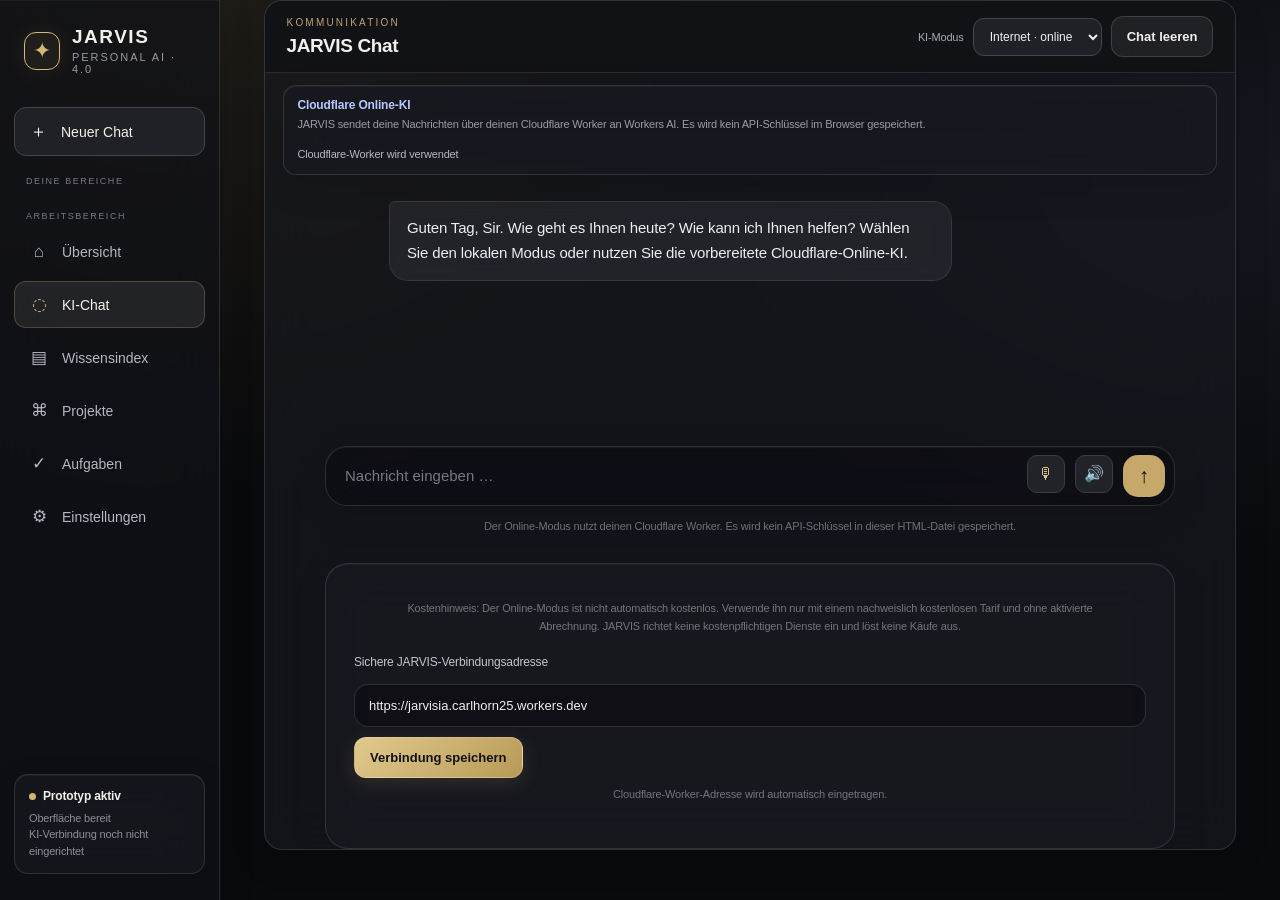
==== commit 340ee755: "Connect JARVIS 4.1 to Cloudflare Workers AI" ====
--- a/JARVIS4_1_LiquidGlass_Index 2.html
+++ b/JARVIS4_1_LiquidGlass_Index 2.html
@@ -309,13 +309,13 @@
     <div class="panel"><div class="section-head"><div class="section-title">Wissen & Gedächtnis</div><button class="section-link" data-go="knowledge">Öffnen ↗</button></div><div class="knowledge-list"><div class="knowledge-item"><div class="knowledge-symbol">✧</div><div><div class="knowledge-title">JARVIS-Persönlichkeit</div><div class="knowledge-desc">Präzise, sachlich, deutschsprachig und lösungsorientiert.</div></div></div><div class="knowledge-item"><div class="knowledge-symbol">⌘</div><div><div class="knowledge-title">Projektwissen</div><div class="knowledge-desc">Lege eigene Informationen und Projektideen an.</div></div></div><div class="knowledge-item"><div class="knowledge-symbol">◷</div><div><div class="knowledge-title">Browser-Speicherung</div><div class="knowledge-desc">Einträge werden, soweit verfügbar, auf diesem Gerät gespeichert.</div></div></div></div></div></div>
   </section>
 
-  <section class="view active" id="view-chat"><div class="panel chat-panel" style="min-height:60vh"><div class="section-head"><div><div class="eyebrow">KOMMUNIKATION</div><div class="section-title" style="margin-top:7px">JARVIS Chat</div></div><div class="chat-head-actions"><label class="mode-label" for="aiMode">KI-Modus</label><select id="aiMode" class="mode-select" aria-label="KI-Modus"><option value="local">Lokal · iPad</option><option value="internet">Internet · online</option></select><button class="btn" id="clearChat">Chat leeren</button></div></div><div class="mode-status local" id="modeStatus"><strong id="modelStatusTitle">Lokale KI noch nicht geladen</strong><span id="modelStatusText">Beim ersten Start muss ein kleines Sprachmodell heruntergeladen werden. Danach kann es lokal im Browser laufen. Die Modell-Dateien sind mehrere hundert MB groß.</span><div class="model-actions"><button class="btn primary" id="loadLocalModel" type="button">Lokale KI laden</button><span id="loadProgress" aria-live="polite">Noch nicht gestartet</span></div></div><div class="chat-log" id="fullChatLog"><div class="message assistant">Guten Tag, Sir. Wie geht es Ihnen heute? Wie kann ich Ihnen helfen? Wählen Sie den lokalen Modus oder richten Sie die sichere Qwen-Verbindung ein.</div></div><form class="chat-compose" id="fullChatForm"><input id="fullChatInput" autocomplete="off" placeholder="Nachricht eingeben …" aria-label="Nachricht an JARVIS"><button class="voice-btn" id="voiceInputFull" type="button" aria-label="Nachricht diktieren" title="Nachricht diktieren">🎙</button><button class="voice-btn" id="speakLastFull" type="button" aria-label="Letzte Antwort vorlesen" title="Letzte Antwort vorlesen">🔊</button><button class="send" type="submit" aria-label="Senden">↑</button></form><div class="note" id="chatHelp">Der Online-Modus benötigt einmalig eine sichere Server-Verbindung. Der geheime API-Schlüssel wird dabei niemals in dieser HTML-Datei gespeichert.</div>
+  <section class="view active" id="view-chat"><div class="panel chat-panel" style="min-height:60vh"><div class="section-head"><div><div class="eyebrow">KOMMUNIKATION</div><div class="section-title" style="margin-top:7px">JARVIS Chat</div></div><div class="chat-head-actions"><label class="mode-label" for="aiMode">KI-Modus</label><select id="aiMode" class="mode-select" aria-label="KI-Modus"><option value="local">Lokal · iPad</option><option value="internet">Internet · online</option></select><button class="btn" id="clearChat">Chat leeren</button></div></div><div class="mode-status local" id="modeStatus"><strong id="modelStatusTitle">Lokale KI noch nicht geladen</strong><span id="modelStatusText">Beim ersten Start muss ein kleines Sprachmodell heruntergeladen werden. Danach kann es lokal im Browser laufen. Die Modell-Dateien sind mehrere hundert MB groß.</span><div class="model-actions"><button class="btn primary" id="loadLocalModel" type="button">Lokale KI laden</button><span id="loadProgress" aria-live="polite">Noch nicht gestartet</span></div></div><div class="chat-log" id="fullChatLog"><div class="message assistant">Guten Tag, Sir. Wie geht es Ihnen heute? Wie kann ich Ihnen helfen? Wählen Sie den lokalen Modus oder nutzen Sie die vorbereitete Cloudflare-Online-KI.</div></div><form class="chat-compose" id="fullChatForm"><input id="fullChatInput" autocomplete="off" placeholder="Nachricht eingeben …" aria-label="Nachricht an JARVIS"><button class="voice-btn" id="voiceInputFull" type="button" aria-label="Nachricht diktieren" title="Nachricht diktieren">🎙</button><button class="voice-btn" id="speakLastFull" type="button" aria-label="Letzte Antwort vorlesen" title="Letzte Antwort vorlesen">🔊</button><button class="send" type="submit" aria-label="Senden">↑</button></form><div class="note" id="chatHelp">Der Online-Modus nutzt deinen Cloudflare Worker. Es wird kein API-Schlüssel in dieser HTML-Datei gespeichert.</div>
 <div id="onlineSetup" class="panel" style="margin:12px auto 0;max-width:850px;width:calc(100% - 36px);display:none">
 <div class="note">Kostenhinweis: Der Online-Modus ist nicht automatisch kostenlos. Verwende ihn nur mit einem nachweislich kostenlosen Tarif und ohne aktivierte Abrechnung. JARVIS richtet keine kostenpflichtigen Dienste ein und löst keine Käufe aus.</div>
 <label class="field-label" for="proxyUrl">Sichere JARVIS-Verbindungsadresse</label>
-<input class="field" id="proxyUrl" type="url" placeholder="https://dein-worker.example.workers.dev" autocomplete="url">
+<input class="field" id="proxyUrl" type="url" placeholder="https://jarvisia.carlhorn25.workers.dev" autocomplete="url">
 <button class="btn primary" id="saveProxy" type="button">Verbindung speichern</button>
-<span id="proxyFeedback" class="note" aria-live="polite">Noch keine Server-Adresse hinterlegt.</span>
+<span id="proxyFeedback" class="note" aria-live="polite">Cloudflare-Worker-Adresse wird automatisch eingetragen.</span>
 </div></div></section>
 
   <section class="view" id="view-knowledge"><div class="panel"><div class="eyebrow">WISSENSINDEX</div><h2 class="view-heading" style="margin-top:10px">Was suchen Sie, Sir?</h2><p class="view-intro">Der Index durchsucht gespeichertes Wissen und Projekte. Schreiben Sie ein Thema wie „Autos“ oder „Training Elektroautos“ – JARVIS ordnet passende Treffer nach Relevanz.</p><div class="search-hero"><label class="field-label" for="knowledgeSearch">Wissen und Projekte durchsuchen</label><input class="field" id="knowledgeSearch" placeholder="z. B. Autos, Training, Batterietechnik …" aria-label="Wissen und Projekte durchsuchen"><div class="search-summary" id="searchSummary" aria-live="polite">Geben Sie einen Suchbegriff ein. Es werden Titel, Beschreibung, Kategorie und Quellen berücksichtigt.</div></div><div class="index-tools"><select class="field" id="knowledgeFilter" aria-label="Kategorie filtern"><option value="Alle">Alle Kategorien</option><option>Fakten</option><option>Projekte</option><option>Vorlieben</option><option>Technik</option><option>Sonstiges</option></select><button class="btn" id="exportKnowledge" type="button">Index exportieren ↓</button></div><div class="section-head" style="margin-top:20px"><div class="section-title">Beste Treffer <span class="chip" id="indexCount">0</span></div></div><div id="knowledgeItems" class="knowledge-list"></div><details style="margin-top:28px"><summary style="cursor:pointer;color:#d5b875;font-size:13px;font-weight:650;padding:12px 2px">＋ Wissen manuell hinzufügen oder bearbeiten</summary><form id="knowledgeForm"><label class="field-label" for="knowledgeTitle">Titel / Thema</label><input class="field" id="knowledgeTitle" placeholder="z. B. Training: Elektroautos" required><label class="field-label" for="knowledgeCategory">Kategorie</label><select class="field" id="knowledgeCategory"><option>Fakten</option><option>Projekte</option><option>Vorlieben</option><option>Technik</option><option>Sonstiges</option></select><label class="field-label" for="knowledgeText">Information</label><textarea class="field" id="knowledgeText" placeholder="Information, die JARVIS später berücksichtigen soll …" required></textarea><label class="field-label" for="knowledgeSource">Quelle / Link (optional)</label><input class="field" id="knowledgeSource" placeholder="https://…"><button class="btn primary" type="submit">Eintrag speichern</button><p class="note">Diese Funktion ist zum Anlegen eigener Wissenseinträge. Fürs Finden benutzen Sie das Suchfeld oben.</p></form></details><p class="note">Die Suche findet nur Inhalte, die bereits im JARVIS-Index oder in Projekten gespeichert sind. Sie sucht nicht automatisch auf deinem iPad nach beliebigen Dateien und recherchiert noch nicht selbst im Internet.</p></div></section><section class="view" id="view-projects"><div class="panel"><div class="eyebrow">PROJEKTZENTRALE</div><h2 class="view-heading" style="margin-top:10px">Deine Projekte</h2><p class="view-intro">Jedes Projekt erhält einen eigenen Eintrag im Index. Lege hier eine übersichtliche Projektliste an.</p><form id="projectForm"><label class="field-label" for="projectTitle">Projektname</label><input class="field" id="projectTitle" placeholder="z. B. JARVIS 4.1" required><label class="field-label" for="projectDesc">Ziel / Beschreibung</label><textarea class="field" id="projectDesc" placeholder="Worum geht es bei diesem Projekt?" required></textarea><button class="btn primary" type="submit">Projekt speichern</button></form><div class="section-head" style="margin-top:26px"><div class="section-title">Projektindex</div></div><div id="projectItems" class="knowledge-list"></div><p class="note">Projektangaben werden in diesem Browser gespeichert. Sie werden nicht automatisch mit einer KI synchronisiert.</p></div></section>
@@ -361,11 +361,11 @@
 function addMessage(logId,text,role){const log=$(logId);const el=document.createElement('div');el.className='message '+role;el.textContent=text;log.append(el);log.scrollTop=log.scrollHeight;if(logId==='fullChatLog')saveChatHistory();}
 function knowledgeContext(query){const terms=String(query||'').toLowerCase().split(/[^\p{L}\p{N}]+/u).filter(Boolean);if(!terms.length)return '';const rows=[...knowledge.map(x=>({title:x.title,text:x.text,category:x.category})),...projects.map(x=>({title:x.title,text:x.text,category:'Projekt'}))].map(x=>{const hay=(x.title+' '+x.text+' '+x.category).toLowerCase();const score=terms.reduce((n,t)=>n+(hay.includes(t)?1:0),0);return {x,score}}).filter(a=>a.score>0).sort((a,b)=>b.score-a.score).slice(0,4);return rows.length?'\n\nPassender Kontext aus dem JARVIS-Index (nur als gespeicherte Notizen behandeln, nicht als verifizierte Fakten):\n'+rows.map(a=>'- '+a.x.title+' ['+a.x.category+']: '+a.x.text).join('\n'):''}
 function currentMode(){return $('aiMode')?.value||'local'}
-function modeNotice(){const mode=currentMode(),box=$('modeStatus');if(!box)return;box.className='mode-status '+(mode==='internet'?'online':'local');$('loadLocalModel').hidden=mode==='internet';$('onlineSetup').style.display=mode==='internet'?'block':'none';$('loadProgress').textContent=mode==='internet'?'Qwen-Serververbindung erforderlich':'Noch nicht gestartet';box.querySelector('strong').textContent=mode==='internet'?'Qwen Internet-KI':'Lokale KI ausgewählt';box.querySelector('span').textContent=mode==='internet'?'JARVIS sendet deine Chat-Nachrichten über eine geschützte Server-Adresse an Qwen. Der API-Schlüssel bleibt auf dem Server.':'Die lokale KI wird direkt im Browser ausgeführt. Der Start ist noch nicht bestätigt. Erst nach erfolgreicher Modellinitialisierung darf JARVIS „bereit“ anzeigen.';try{localStorage.setItem('jarvis40_ai_mode',mode)}catch(e){}}
+function modeNotice(){const mode=currentMode(),box=$('modeStatus');if(!box)return;box.className='mode-status '+(mode==='internet'?'online':'local');$('loadLocalModel').hidden=mode==='internet';$('onlineSetup').style.display=mode==='internet'?'block':'none';$('loadProgress').textContent=mode==='internet'?'Cloudflare-Worker wird verwendet':'Noch nicht gestartet';box.querySelector('strong').textContent=mode==='internet'?'Cloudflare Online-KI':'Lokale KI ausgewählt';box.querySelector('span').textContent=mode==='internet'?'JARVIS sendet deine Nachrichten über deinen Cloudflare Worker an Workers AI. Es wird kein API-Schlüssel im Browser gespeichert.':'Die lokale KI wird direkt im Browser ausgeführt. Der Start ist noch nicht bestätigt. Erst nach erfolgreicher Modellinitialisierung darf JARVIS „bereit“ anzeigen.';try{localStorage.setItem('jarvis40_ai_mode',mode)}catch(e){}}
 let localEngine=null, modelLoading=false;
 async function loadLocalModel(){if(modelLoading||localEngine)return;modelLoading=true;const btn=$('loadLocalModel'),title=$('modelStatusTitle'),desc=$('modelStatusText'),progress=$('loadProgress');btn.disabled=true;btn.textContent='Wird vorbereitet …';title.textContent='Lokale KI wird geladen';desc.textContent='Die Bibliothek wird geladen und danach das Modell heruntergeladen. Bitte diese Seite geöffnet lassen.';progress.textContent='Initialisierung …';try{if(!('gpu' in navigator)){throw new Error('Dieser Browser stellt WebGPU nicht bereit. Öffne JARVIS in einem aktuellen Safari auf iPadOS und nutze eine HTTPS-Adresse.')}let webllm;let importErrors=[];for(const url of ['https://esm.sh/@mlc-ai/web-llm?bundle','https://esm.run/@mlc-ai/web-llm']){try{webllm=await import(url);break}catch(importErr){importErrors.push(url+': '+(importErr?.message||String(importErr)))}}if(!webllm)throw new Error('Die KI-Bibliothek konnte von keinem CDN geladen werden. '+importErrors.join(' | '));localEngine=await webllm.CreateMLCEngine('Qwen2.5-0.5B-Instruct-q4f16_1-MLC',{initProgressCallback:(report)=>{progress.textContent=report.text||'Modell wird geladen …'}});title.textContent='Lokale KI ist bereit';desc.textContent='Qwen 0.5B läuft im Browser. Deine Chat-Nachrichten werden für die Antwort lokal verarbeitet.';progress.textContent='Bereit';btn.textContent='Modell geladen';modeNotice()}catch(err){localEngine=null;title.textContent='Lokales Modell konnte nicht starten';desc.textContent='Das Modell wurde NICHT geladen. Prüfe WebGPU, freien Speicher und die Internetverbindung. Technischer Fehler: '+(err?.message||String(err));progress.textContent='Nicht geladen';btn.disabled=false;btn.textContent='Erneut versuchen'}finally{modelLoading=false}}
 async function replyLocal(logId,text){if(!localEngine){addMessage(logId,'Die lokale KI ist noch nicht geladen. Tippe zuerst auf „Lokale KI laden“.','assistant');return}const log=$(logId);const prior=[...log.querySelectorAll('.message')].slice(-10).map(el=>({role:el.classList.contains('user')?'user':'assistant',content:el.textContent}));const system=buildSystemPrompt();const placeholder=document.createElement('div');placeholder.className='message assistant';placeholder.textContent='JARVIS verarbeitet lokal …';log.append(placeholder);log.scrollTop=log.scrollHeight;try{const messages=[{role:'system',content:system+knowledgeContext(text)},...prior];const result=await localEngine.chat.completions.create({messages,temperature:0.6,max_tokens:700});placeholder.textContent=result.choices?.[0]?.message?.content||'Keine Antwort erzeugt.'}catch(err){placeholder.textContent='Fehler bei der lokalen Antwort: '+(err?.message||String(err))}log.scrollTop=log.scrollHeight;if(logId==='fullChatLog')saveChatHistory()}
-async function replyOnline(logId,userText){const endpoint=(()=>{try{return localStorage.getItem('jarvis40_qwen_proxy')||''}catch(e){return ''}})();if(!endpoint){addMessage(logId,'Die Qwen-Verbindung ist noch nicht eingerichtet. Trage zuerst die sichere Server-Adresse ein.','assistant');return}const log=$(logId);const prior=[...log.querySelectorAll('.message')].slice(-12).map(el=>({role:el.classList.contains('user')?'user':'assistant',content:el.textContent}));const placeholder=document.createElement('div');placeholder.className='message assistant';placeholder.textContent='JARVIS verbindet sich mit Qwen …';log.append(placeholder);log.scrollTop=log.scrollHeight;try{const response=await fetch(endpoint.replace(/\/$/, '')+'/chat',{method:'POST',headers:{'Content-Type':'application/json'},body:JSON.stringify({messages:[{role:'system',content:buildSystemPrompt()+knowledgeContext(userText)},...prior]})});const data=await response.json().catch(()=>({}));if(!response.ok)throw new Error(data.error||('Serverfehler '+response.status));placeholder.textContent=data.reply||'Qwen hat keine Textantwort zurückgegeben.'}catch(err){placeholder.textContent='Verbindung fehlgeschlagen: '+(err?.message||String(err))+' Prüfe die Server-Adresse und die Einrichtung.'}log.scrollTop=log.scrollHeight;if(logId==='fullChatLog')saveChatHistory()}
+async function replyOnline(logId,userText){const endpoint=(()=>{try{return localStorage.getItem('jarvis40_qwen_proxy')||''}catch(e){return ''}})();if(!endpoint){addMessage(logId,'Die Cloudflare-Verbindung ist noch nicht eingerichtet. Prüfe die Worker-Adresse in den Einstellungen.','assistant');return}const log=$(logId);const prior=[...log.querySelectorAll('.message')].slice(-12).map(el=>({role:el.classList.contains('user')?'user':'assistant',content:el.textContent}));const placeholder=document.createElement('div');placeholder.className='message assistant';placeholder.textContent='JARVIS verbindet sich mit Cloudflare Workers AI …';log.append(placeholder);log.scrollTop=log.scrollHeight;try{const response=await fetch(endpoint.replace(/\/$/, '')+'/chat',{method:'POST',headers:{'Content-Type':'application/json'},body:JSON.stringify({messages:[{role:'system',content:buildSystemPrompt()+knowledgeContext(userText)},...prior]})});const data=await response.json().catch(()=>({}));if(!response.ok)throw new Error(data.error||('Serverfehler '+response.status));placeholder.textContent=data.reply||'Qwen hat keine Textantwort zurückgegeben.'}catch(err){placeholder.textContent='Verbindung fehlgeschlagen: '+(err?.message||String(err))+' Prüfe die Server-Adresse und die Einrichtung.'}log.scrollTop=log.scrollHeight;if(logId==='fullChatLog')saveChatHistory()}
 
 /* Browser voice interface. Recording starts only after the user presses the microphone button. */
 function startVoiceInput(inputId,buttonId){
@@ -433,7 +433,7 @@
 function wireChat(formId,inputId,logId){$(formId).addEventListener('submit',async e=>{e.preventDefault();const input=$(inputId);const text=input.value.trim();if(!text)return;addMessage(logId,text,'user');input.value='';if(currentMode()==='local'){await replyLocal(logId,text)}else{await replyOnline(logId,text)}})}
 wireChat('chatForm','chatInput','chatLog');wireChat('fullChatForm','fullChatInput','fullChatLog');
 if($('saveProxy'))$('saveProxy').addEventListener('click',()=>{const value=$('proxyUrl').value.trim().replace(/\/$/, '');if(!/^https:\/\//i.test(value)){$('proxyFeedback').textContent='Bitte eine gültige HTTPS-Server-Adresse eingeben.';return}try{localStorage.setItem('jarvis40_qwen_proxy',value);$('proxyFeedback').textContent='Server-Adresse gespeichert. Du kannst jetzt im JARVIS-Chat eine Testnachricht senden.'}catch(e){$('proxyFeedback').textContent='Speichern ist in diesem Browser nicht verfügbar.'}});
-try{const savedProxy=localStorage.getItem('jarvis40_qwen_proxy');if(savedProxy&&$('proxyUrl'))$('proxyUrl').value=savedProxy}catch(e){}if($('aiMode')){try{$('aiMode').value=localStorage.getItem('jarvis40_ai_mode')||'local'}catch(e){}$('aiMode').addEventListener('change',modeNotice);modeNotice()}if($('loadLocalModel'))$('loadLocalModel').addEventListener('click',loadLocalModel);if($('newChatBtn'))$('newChatBtn').addEventListener('click',()=>{if($('fullChatLog'))$('fullChatLog').innerHTML='';addMessage('fullChatLog','Guten Tag, Sir. Ein neuer Chat ist bereit. Wie kann ich Ihnen helfen?','assistant');showView('chat');$('fullChatInput')?.focus()});$('clearChat').addEventListener('click',()=>{$('fullChatLog').innerHTML='';try{localStorage.removeItem(chatStorageKey)}catch(e){}addMessage('fullChatLog','Chatverlauf gelöscht. Gespeicherte Wissenseinträge bleiben erhalten.','assistant')});
+const defaultProxy='https://jarvisia.carlhorn25.workers.dev';try{const savedProxy=localStorage.getItem('jarvis40_qwen_proxy')||defaultProxy;localStorage.setItem('jarvis40_qwen_proxy',savedProxy);if($('proxyUrl'))$('proxyUrl').value=savedProxy}catch(e){if($('proxyUrl'))$('proxyUrl').value=defaultProxy}if($('aiMode')){try{$('aiMode').value=localStorage.getItem('jarvis40_ai_mode')||'internet'}catch(e){$('aiMode').value='internet'}$('aiMode').addEventListener('change',modeNotice);modeNotice()}if($('loadLocalModel'))$('loadLocalModel').addEventListener('click',loadLocalModel);if($('newChatBtn'))$('newChatBtn').addEventListener('click',()=>{if($('fullChatLog'))$('fullChatLog').innerHTML='';addMessage('fullChatLog','Guten Tag, Sir. Ein neuer Chat ist bereit. Wie kann ich Ihnen helfen?','assistant');showView('chat');$('fullChatInput')?.focus()});$('clearChat').addEventListener('click',()=>{$('fullChatLog').innerHTML='';try{localStorage.removeItem(chatStorageKey)}catch(e){}addMessage('fullChatLog','Chatverlauf gelöscht. Gespeicherte Wissenseinträge bleiben erhalten.','assistant')});
 $('knowledgeForm').addEventListener('submit',e=>{e.preventDefault();const title=$('knowledgeTitle').value.trim(),text=$('knowledgeText').value.trim(),category=$('knowledgeCategory').value,source=$('knowledgeSource').value.trim(),editId=$('knowledgeForm').dataset.editId;const now=new Date().toISOString();const existing=editId?knowledge.find(x=>x.id===editId):knowledge.find(x=>x.title.toLowerCase()===title.toLowerCase());if(existing){existing.title=title;existing.text=text;existing.category=category;existing.source=source;existing.updated=now}else knowledge.unshift({id:'k'+Date.now(),title,text,category,source,updated:now});delete $('knowledgeForm').dataset.editId;$('knowledgeForm').reset();$('knowledgeForm').querySelector('button[type=submit]').textContent='Eintrag speichern';persistKnowledge()});
 $('knowledgeSearch').addEventListener('input',renderKnowledge);$('knowledgeFilter').addEventListener('change',renderKnowledge);
 $('projectForm').addEventListener('submit',e=>{e.preventDefault();const title=$('projectTitle').value.trim(),text=$('projectDesc').value.trim(),editId=$('projectForm').dataset.editId,now=new Date().toISOString();const existing=editId?projects.find(x=>x.id===editId):null;if(existing){existing.title=title;existing.text=text;existing.updated=now}else projects.unshift({id:'p'+Date.now(),title,text,updated:now});delete $('projectForm').dataset.editId;$('projectForm').reset();write(projectKey,projects);renderProjects()});
